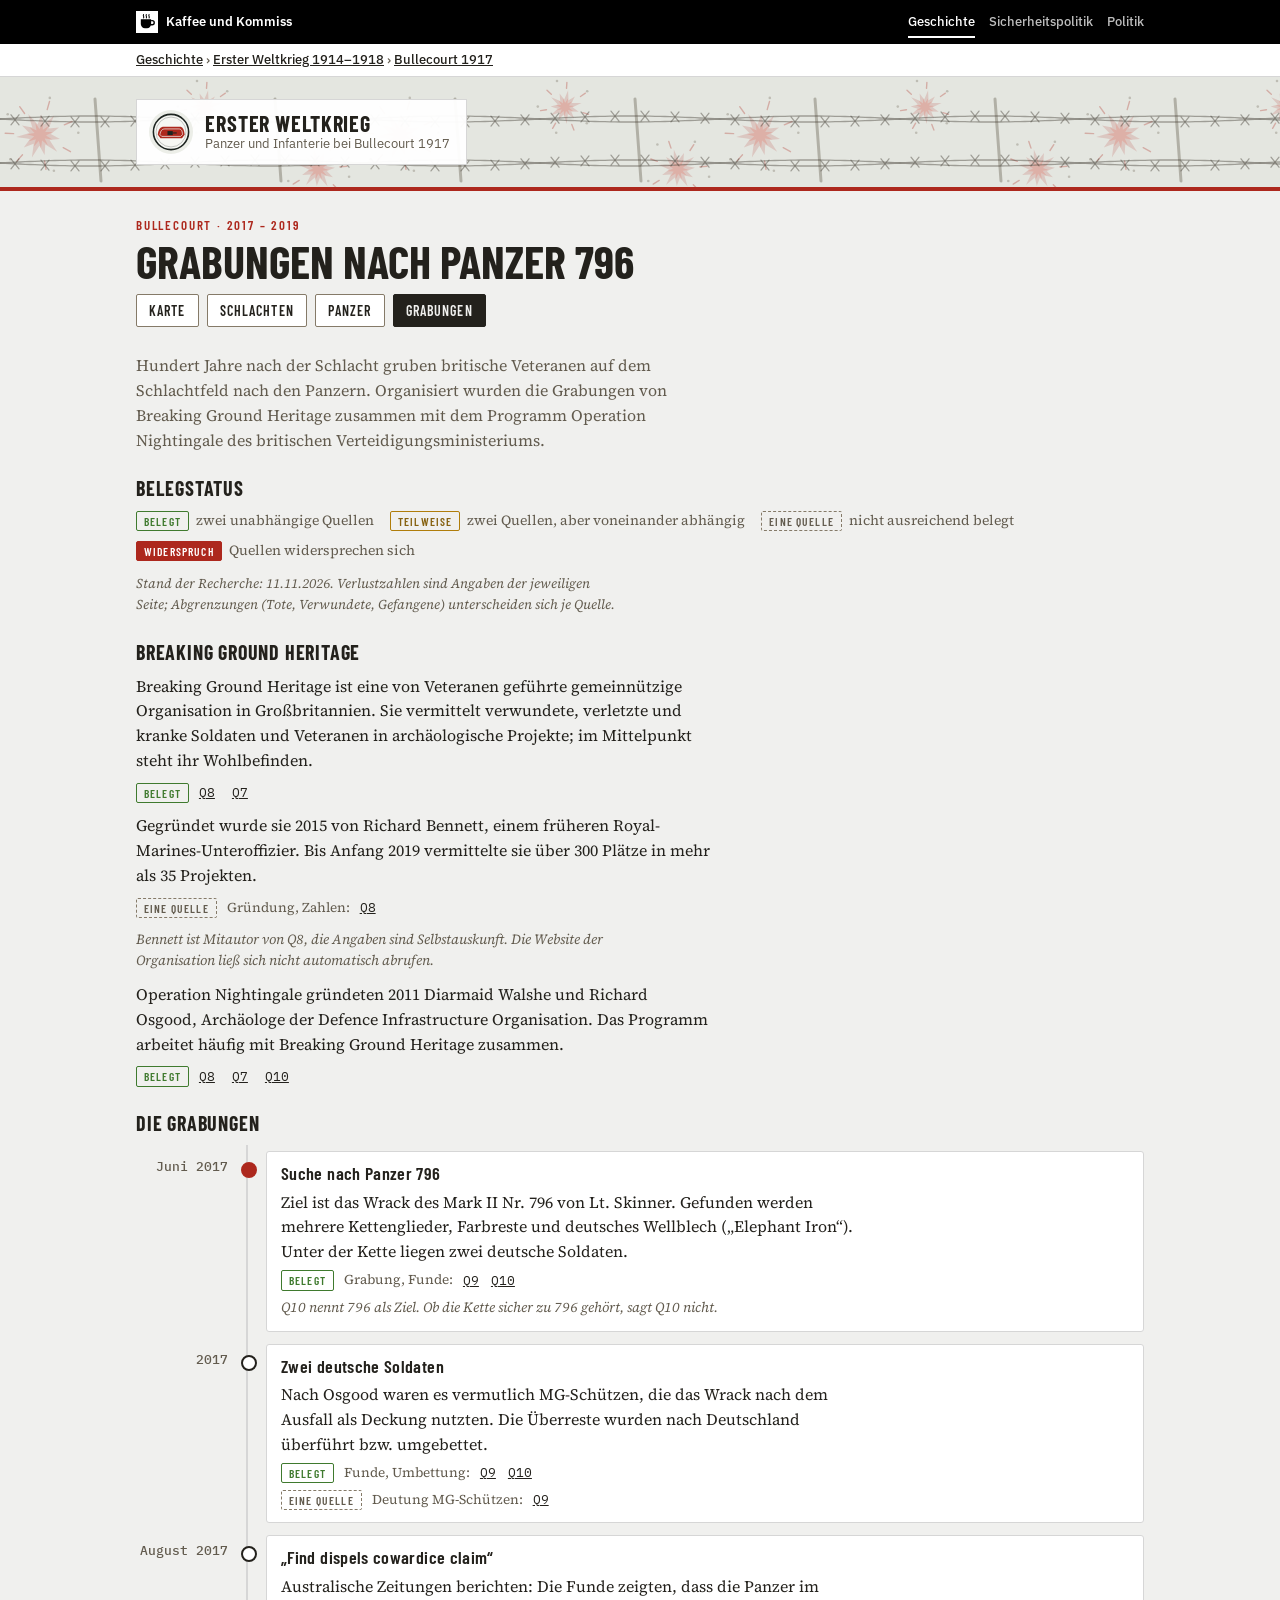
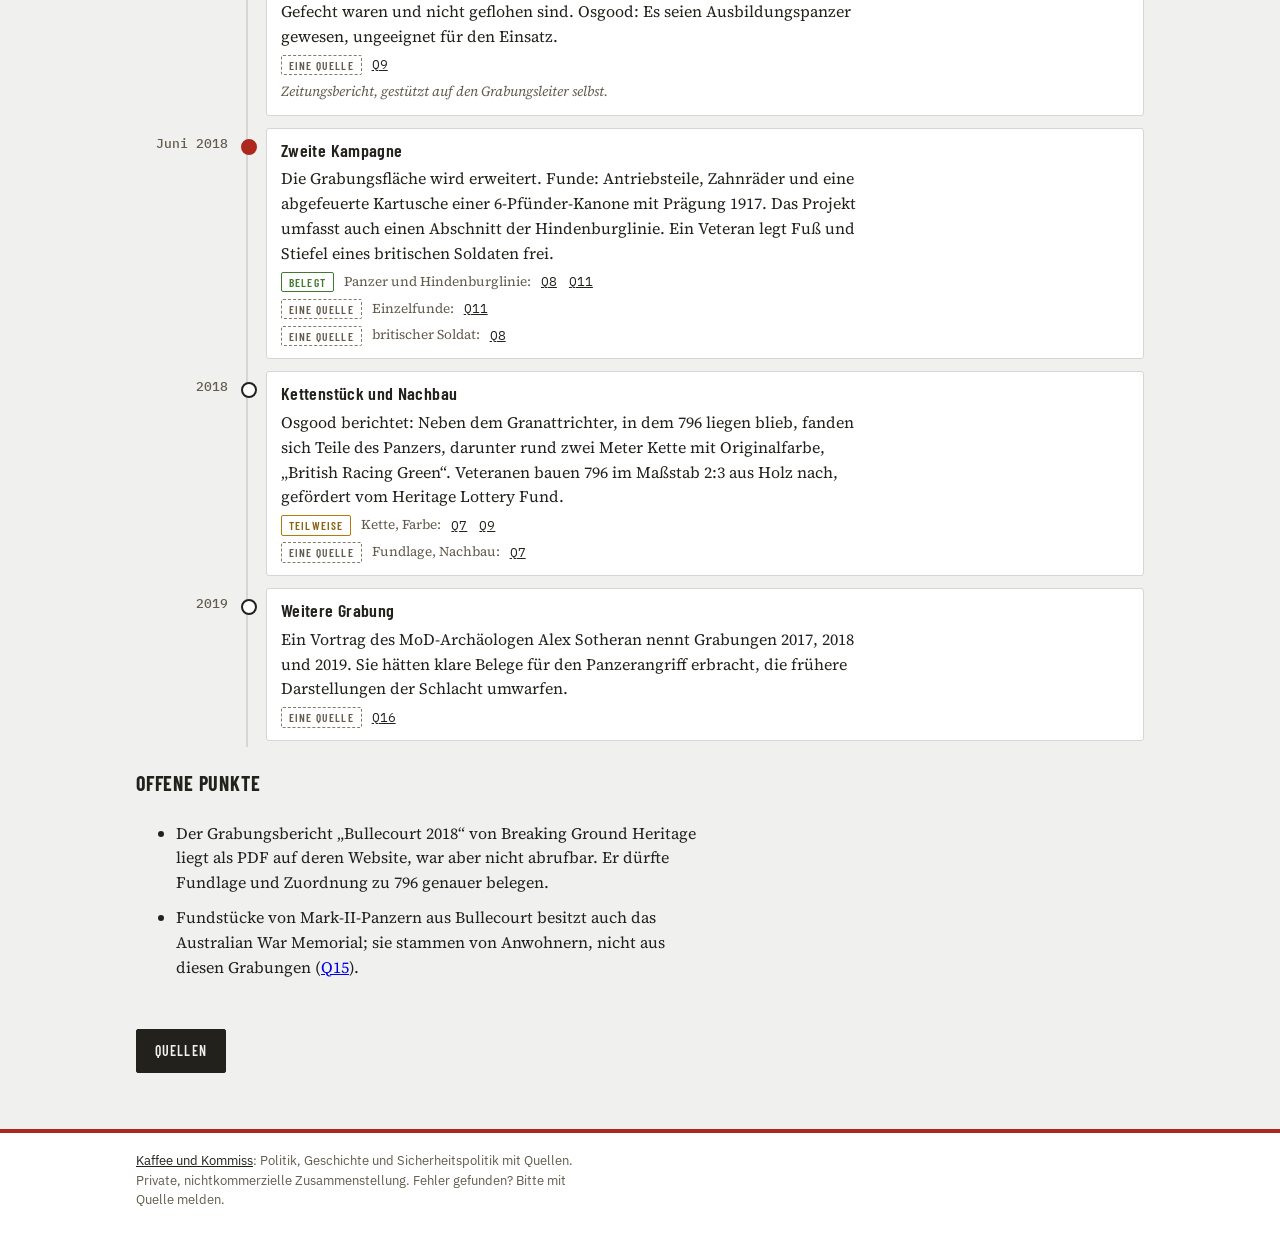
==== grabungen.html @ bada833d "Schild links oben verlinkt auf Themenübersicht Co-Authored-By: Claude Opus 5.5 <noreply@anthropic.co" ====
<!doctype html>
<html lang="de" class="kk-b-gesch">
<head>
<meta charset="utf-8">
<meta name="viewport" content="width=device-width, initial-scale=1, viewport-fit=cover">
<title>Bullecourt 1917: Grabungen</title>
<meta name="description" content="Breaking Ground Heritage und Operation Nightingale: Veteranen graben 2017 bis 2019 bei Bullecourt nach Panzer 796.">
<link rel="canonical" href="https://kaffeeundkommiss.github.io/bullecourt/grabungen.html">
<meta property="og:type" content="website">
<meta property="og:locale" content="de_DE">
<meta property="og:site_name" content="Erster Weltkrieg">
<meta property="og:title" content="Bullecourt 1917: Grabungen">
<meta property="og:description" content="Breaking Ground Heritage und Operation Nightingale: Veteranen graben 2017 bis 2019 bei Bullecourt nach Panzer 796.">
<meta property="og:url" content="https://kaffeeundkommiss.github.io/bullecourt/grabungen.html">
<!-- Vorschau für Linkvorschauen, erzeugt mit werkzeuge/vorschau.js -->
<meta property="og:image" content="https://kaffeeundkommiss.github.io/bullecourt/vorschau/grabungen.jpg?v=b87e075a">
<meta property="og:image:width" content="1200">
<meta property="og:image:height" content="630">
<meta property="og:image:alt" content="Die Grabungen: Erster Weltkrieg">
<meta name="twitter:card" content="summary_large_image">
<meta name="twitter:image" content="https://kaffeeundkommiss.github.io/bullecourt/vorschau/grabungen.jpg?v=b87e075a">
<meta name="theme-color" content="#23211C" media="(prefers-color-scheme: light)">
<meta name="theme-color" content="#12110E" media="(prefers-color-scheme: dark)">
<meta name="apple-mobile-web-app-capable" content="yes">
<meta name="apple-mobile-web-app-title" content="Bullecourt 1917">
<link rel="icon" href="icons/favicon.svg" type="image/svg+xml">
<link rel="apple-touch-icon" sizes="180x180" href="icons/apple-touch-icon.png">
<link rel="manifest" href="manifest.webmanifest">
<link rel="stylesheet" href="site.css">
<link rel="preconnect" href="https://fonts.googleapis.com">
<link rel="preconnect" href="https://fonts.gstatic.com" crossorigin>
<link rel="stylesheet" href="https://fonts.googleapis.com/css2?family=Barlow+Condensed:wght@500;600;700&family=Source+Serif+4:opsz,wght@8..60,400;8..60,600&family=IBM+Plex+Sans:wght@400;500;600;700&family=IBM+Plex+Mono:wght@400;500;600&display=swap">
<link rel="stylesheet" href="basis.css">
<link rel="stylesheet" href="seite.css">
<link rel="stylesheet" href="bereich.css">
</head>
<body>
<div class="kk-leiste"><div class="kk-in">
  <a class="kk-haus" href="https://kaffeeundkommiss.github.io/"><img src="kk-tasse.svg" alt="" width="22" height="22"><span>Kaffee und Kommiss</span></a>
  <nav class="kk-bereiche" aria-label="Bereiche"><a href="https://kaffeeundkommiss.github.io/geschichte/" aria-current="true">Geschichte</a><a href="https://kaffeeundkommiss.github.io/sicherheitspolitik/"><span class="kk-lang">Sicherheitspolitik</span><span class="kk-kurz">Sicherheit</span></a><a href="https://kaffeeundkommiss.github.io/politik/">Politik</a></nav>
</div></div>
<nav class="kk-pfad" aria-label="Pfad"><div class="kk-in"><a href="https://kaffeeundkommiss.github.io/geschichte/">Geschichte</a> › <a href="https://kaffeeundkommiss.github.io/geschichte/erster-weltkrieg/">Erster Weltkrieg 1914–1918</a> › <a href="./">Bullecourt 1917</a></div></nav>
<div class="kk-kopf"><div class="kk-in">
  <a class="kk-schild" href="https://kaffeeundkommiss.github.io/geschichte/erster-weltkrieg/"><img src="icons/favicon.svg" alt="" width="44" height="44"><span><span class="kk-name" style="display:block">Erster Weltkrieg</span><span class="kk-unter" style="display:block">Panzer und Infanterie bei Bullecourt 1917</span></span></a>
</div></div>
<main class="wrap" id="inhalt">
  <header>
    <div class="brand"><div class="brand-text">
      <div class="eyebrow">Bullecourt · 2017 – 2019</div>
      <h1>Grabungen nach Panzer 796</h1>
    </div></div>
    <nav class="pages" aria-label="Seiten">
      <a href="index.html">Karte</a>
      <a href="schlachten.html">Schlachten</a>
      <a href="panzer.html">Panzer</a>
      <a href="grabungen.html" aria-current="page">Grabungen</a>
    </nav>
  </header>
  <section class="sect">
    <p class="lede">Hundert Jahre nach der Schlacht gruben britische Veteranen auf dem Schlachtfeld nach den Panzern. Organisiert wurden die Grabungen von Breaking Ground Heritage zusammen mit dem Programm Operation Nightingale des britischen Verteidigungsministeriums.</p>
  </section>
  <section class="sect" aria-labelledby="stH">
    <h2 id="stH">Belegstatus</h2>
    <ul class="status">
      <li><span class="b ok">belegt</span>zwei unabhängige Quellen</li>
      <li><span class="b part">teilweise</span>zwei Quellen, aber voneinander abhängig</li>
      <li><span class="b one">eine Quelle</span>nicht ausreichend belegt</li>
      <li><span class="b wid">Widerspruch</span>Quellen widersprechen sich</li>
    </ul>
    <p class="note">Stand der Recherche: 11.11.2026. Verlustzahlen sind Angaben der jeweiligen Seite; Abgrenzungen (Tote, Verwundete, Gefangene) unterscheiden sich je Quelle.</p>
  </section>
  <section class="sect" aria-labelledby="bH">
    <h2 id="bH">Breaking Ground Heritage</h2>
    <div class="prose">
      <p>Breaking Ground Heritage ist eine von Veteranen geführte gemeinnützige Organisation in Großbritannien. Sie vermittelt verwundete, verletzte und kranke Soldaten und Veteranen in archäologische Projekte; im Mittelpunkt steht ihr Wohlbefinden.</p>
      <div class="meta"><span class="b ok">belegt</span><a href="quellen.html#q8">Q8</a><a href="quellen.html#q7">Q7</a></div>
      <p>Gegründet wurde sie 2015 von Richard Bennett, einem früheren Royal-Marines-Unteroffizier. Bis Anfang 2019 vermittelte sie über 300 Plätze in mehr als 35 Projekten.</p>
      <div class="meta"><span class="b one">eine Quelle</span>Gründung, Zahlen: <a href="quellen.html#q8">Q8</a></div>
      <p class="why">Bennett ist Mitautor von Q8, die Angaben sind Selbstauskunft. Die Website der Organisation ließ sich nicht automatisch abrufen.</p>
      <p>Operation Nightingale gründeten 2011 Diarmaid Walshe und Richard Osgood, Archäologe der Defence Infrastructure Organisation. Das Programm arbeitet häufig mit Breaking Ground Heritage zusammen.</p>
      <div class="meta"><span class="b ok">belegt</span><a href="quellen.html#q8">Q8</a><a href="quellen.html#q7">Q7</a><a href="quellen.html#q10">Q10</a></div>
    </div>
  </section>
  <section class="sect" aria-labelledby="xH">
    <h2 id="xH">Die Grabungen</h2>
    <ol class="tl">
      <li class="key">
        <div class="t">Juni 2017</div><div class="rail"></div>
        <div class="card">
          <h3>Suche nach Panzer 796</h3>
          <p>Ziel ist das Wrack des Mark II Nr. 796 von Lt. Skinner. Gefunden werden mehrere Kettenglieder, Farbreste und deutsches Wellblech („Elephant Iron“). Unter der Kette liegen zwei deutsche Soldaten.</p>
          <div class="meta"><span class="b ok">belegt</span>Grabung, Funde: <a href="quellen.html#q9">Q9</a><a href="quellen.html#q10">Q10</a></div>
          <p class="why">Q10 nennt 796 als Ziel. Ob die Kette sicher zu 796 gehört, sagt Q10 nicht.</p>
        </div>
      </li>

      <li>
        <div class="t">2017</div><div class="rail"></div>
        <div class="card">
          <h3>Zwei deutsche Soldaten</h3>
          <p>Nach Osgood waren es vermutlich MG-Schützen, die das Wrack nach dem Ausfall als Deckung nutzten. Die Überreste wurden nach Deutschland überführt bzw. umgebettet.</p>
          <div class="meta"><span class="b ok">belegt</span>Funde, Umbettung: <a href="quellen.html#q9">Q9</a><a href="quellen.html#q10">Q10</a></div><div class="meta"><span class="b one">eine Quelle</span>Deutung MG-Schützen: <a href="quellen.html#q9">Q9</a></div>
        </div>
      </li>

      <li>
        <div class="t">August 2017</div><div class="rail"></div>
        <div class="card">
          <h3>„Find dispels cowardice claim“</h3>
          <p>Australische Zeitungen berichten: Die Funde zeigten, dass die Panzer im Gefecht waren und nicht geflohen sind. Osgood: Es seien Ausbildungspanzer gewesen, ungeeignet für den Einsatz.</p>
          <div class="meta"><span class="b one">eine Quelle</span><a href="quellen.html#q9">Q9</a></div>
          <p class="why">Zeitungsbericht, gestützt auf den Grabungsleiter selbst.</p>
        </div>
      </li>

      <li class="key">
        <div class="t">Juni 2018</div><div class="rail"></div>
        <div class="card">
          <h3>Zweite Kampagne</h3>
          <p>Die Grabungsfläche wird erweitert. Funde: Antriebsteile, Zahnräder und eine abgefeuerte Kartusche einer 6-Pfünder-Kanone mit Prägung 1917. Das Projekt umfasst auch einen Abschnitt der Hindenburglinie. Ein Veteran legt Fuß und Stiefel eines britischen Soldaten frei.</p>
          <div class="meta"><span class="b ok">belegt</span>Panzer und Hindenburglinie: <a href="quellen.html#q8">Q8</a><a href="quellen.html#q11">Q11</a></div><div class="meta"><span class="b one">eine Quelle</span>Einzelfunde: <a href="quellen.html#q11">Q11</a></div><div class="meta"><span class="b one">eine Quelle</span>britischer Soldat: <a href="quellen.html#q8">Q8</a></div>
        </div>
      </li>

      <li>
        <div class="t">2018</div><div class="rail"></div>
        <div class="card">
          <h3>Kettenstück und Nachbau</h3>
          <p>Osgood berichtet: Neben dem Granattrichter, in dem 796 liegen blieb, fanden sich Teile des Panzers, darunter rund zwei Meter Kette mit Originalfarbe, „British Racing Green“. Veteranen bauen 796 im Maßstab 2:3 aus Holz nach, gefördert vom Heritage Lottery Fund.</p>
          <div class="meta"><span class="b part">teilweise</span>Kette, Farbe: <a href="quellen.html#q7">Q7</a><a href="quellen.html#q9">Q9</a></div><div class="meta"><span class="b one">eine Quelle</span>Fundlage, Nachbau: <a href="quellen.html#q7">Q7</a></div>
        </div>
      </li>

      <li>
        <div class="t">2019</div><div class="rail"></div>
        <div class="card">
          <h3>Weitere Grabung</h3>
          <p>Ein Vortrag des MoD-Archäologen Alex Sotheran nennt Grabungen 2017, 2018 und 2019. Sie hätten klare Belege für den Panzerangriff erbracht, die frühere Darstellungen der Schlacht umwarfen.</p>
          <div class="meta"><span class="b one">eine Quelle</span><a href="quellen.html#q16">Q16</a></div>
        </div>
      </li>

    </ol>
  </section>
  <section class="sect" aria-labelledby="oH">
    <h2 id="oH">Offene Punkte</h2>
    <ul class="prose">
      <li>Der Grabungsbericht „Bullecourt 2018“ von Breaking Ground Heritage liegt als PDF auf deren Website, war aber nicht abrufbar. Er dürfte Fundlage und Zuordnung zu 796 genauer belegen.</li>
      <li>Fundstücke von Mark-II-Panzern aus Bullecourt besitzt auch das Australian War Memorial; sie stammen von Anwohnern, nicht aus diesen Grabungen (<a href="quellen.html#q15">Q15</a>).</li>
    </ul>
  </section>

  <p class="qnav"><a class="qbtn" href="quellen.html">Quellen</a></p>
</main>
<footer class="kk-fuss"><div class="kk-in">
  <p><a href="https://kaffeeundkommiss.github.io/">Kaffee und Kommiss</a>: Politik, Geschichte und Sicherheitspolitik mit Quellen. Private, nichtkommerzielle Zusammenstellung. Fehler gefunden? Bitte mit Quelle melden.</p>
</div></footer>
</body>
</html>
---- site.css ----
/* Gemeinsame Bausteine aller Seiten: Begriffserklärungen, Kontextzeile, einklappbare Belege.
   Nutzt die Farb- und Schrift-Variablen der jeweiligen Seite (--ink, --muted, --panel, --rule, --border, --red, --f-*). */

/* Antippbare Begriffe */
button.gl { all: unset; cursor: help; color: inherit; font: inherit; text-decoration: underline dotted; text-decoration-thickness: 1.5px;
  text-underline-offset: 3px; text-decoration-color: var(--muted); border-radius: 2px }
button.gl:hover { text-decoration-color: var(--red) }
button.gl:focus-visible { outline: 2px solid var(--red); outline-offset: 2px }
button.gl[aria-expanded="true"] { background: var(--red-soft, rgba(173,40,29,.14)) }
.glpop { position: absolute; z-index: 50; max-width: min(340px, calc(100vw - 32px)); background: var(--panel); color: var(--ink);
  border: 1px solid var(--border); border-left: 4px solid var(--red); border-radius: 3px; padding: 10px 12px 10px;
  box-shadow: 0 6px 22px rgba(0,0,0,.18); font: 400 15px/1.45 var(--f-body); display: grid; gap: 6px }
.glpop b { font: 700 16px/1.15 var(--f-display); letter-spacing: .03em; text-transform: uppercase }
.glpop p { margin: 0 }
.glpop .glmore { font-size: 13.5px; color: var(--muted) } .glpop .glmore a { color: var(--ink) }
.glpop .glx { all: unset; position: absolute; right: 6px; top: 4px; width: 28px; height: 28px; text-align: center; line-height: 28px; cursor: pointer; color: var(--muted); font-size: 18px }
.glpop .glx:focus-visible { outline: 2px solid var(--red) }

/* Kontextzeile unter der Navigation (Seiten ohne Einführungskasten) */
.ctx { margin: 0; font-size: 14px; color: var(--muted) }
.ctx a { color: var(--ink) }

/* Einklappbare Belege in Ablaufkarten und Zahlenkästen */
details.belege { margin-top: 2px }
details.belege > summary { list-style: none; cursor: pointer; display: flex; flex-wrap: wrap; align-items: center; gap: 6px; min-height: 32px;
  font: 600 12.5px/1 var(--f-display); letter-spacing: .08em; text-transform: uppercase; color: var(--muted) }
details.belege > summary::-webkit-details-marker { display: none }
details.belege > summary::before { content: "▸"; font-size: 12px; width: 10px; transition: transform .15s }
details.belege[open] > summary::before { transform: rotate(90deg) }
details.belege > summary .b { font-size: 10.5px; padding: 3px 5px 2px }
details.belege > summary:hover { color: var(--ink) }
details.belege > summary:focus-visible { outline: 2px solid var(--red); outline-offset: 2px }
details.belege > .belin { display: grid; gap: 6px; padding: 6px 0 2px 16px; border-left: 2px solid var(--rule); margin-top: 4px }
.beltoggle { all: unset; cursor: pointer; justify-self: start; font: 600 13px/1 var(--f-display); letter-spacing: .08em; text-transform: uppercase;
  border: 1px solid var(--border); border-radius: 2px; padding: 9px 11px 8px; background: var(--panel); color: var(--ink) }
.beltoggle:focus-visible { outline: 2px solid var(--red); outline-offset: 2px }
.belhead { display: flex; flex-wrap: wrap; align-items: center; justify-content: space-between; gap: 10px }

/* Legende des Belegstatus als aufklappbare Zeile */
details.statuslegend > summary { list-style: none; cursor: pointer; font: 600 14px/1.2 var(--f-display); letter-spacing: .06em; text-transform: uppercase; color: var(--ink); min-height: 32px; display: flex; align-items: center; gap: 8px }
details.statuslegend > summary::-webkit-details-marker { display: none }
details.statuslegend > summary::before { content: "▸"; font-size: 12px; width: 10px; transition: transform .15s }
details.statuslegend[open] > summary::before { transform: rotate(90deg) }
details.statuslegend > summary:focus-visible { outline: 2px solid var(--red); outline-offset: 2px }
details.statuslegend[open] > summary { margin-bottom: 10px }
details.statuslegend > *:not(summary) + * { margin-top: 10px }

/* Schaltfläche „Quellen“ am Seitenende und Rückweg auf den Quellenseiten */
.qnav { margin: 8px 0 0 }
a.qbtn { display: inline-flex; align-items: center; min-height: 44px; box-sizing: border-box; padding: 0 18px;
  font: 600 14px/1 var(--f-display); letter-spacing: .08em; text-transform: uppercase; text-decoration: none;
  color: var(--paper, #fff); background: var(--ink); border: 1px solid var(--ink); border-radius: 2px }
a.qbtn:hover { background: var(--red); border-color: var(--red) }
a.qbtn:focus-visible { outline: 2px solid var(--red); outline-offset: 2px }
/* Quellenseiten: aktueller Bereich in der Navigation */
nav.pages a[aria-current="true"] { background: var(--ink); color: var(--paper); border-color: var(--ink) }
nav.sub a[aria-current="true"] { color: var(--ink); border-bottom-color: var(--red) }
header .lede a { color: var(--ink) }

/* Ereignisseiten: Porträtfoto rechts neben Überschrift und Einleitung, auf schmalen Bildschirmen darunter */
.evintro { display: grid; grid-template-columns: minmax(0, 1fr) 200px; gap: 10px 28px; align-items: start }
.evintro > .evtext { display: grid; gap: 10px; min-width: 0 }
figure.evfoto { margin: 8px 0 0; display: grid; gap: 6px }
figure.evfoto img { display: block; width: 100%; height: auto; border: 1px solid var(--rule); border-radius: 2px; background: var(--panel) }
figure.evfoto figcaption { font-size: 13px; line-height: 1.4; color: var(--muted) }
figure.evfoto figcaption a { color: var(--ink) }
@media (max-width: 720px) {
  .evintro { grid-template-columns: minmax(0, 1fr) }
  figure.evfoto { margin-top: 4px; max-width: 180px }
}
---- basis.css ----
/* Kaffee und Kommiss: gemeinsames Grundsystem aller Bereiche (Variante B, 08.11.2026).
   Original im Repo kaffeeundkommiss/kaffeeundkommiss.github.io, Kopien in den Bereichs-Repos bitte gleich halten.
   Jeder Bereich setzt nur --kk-akzent, --kk-akzent-hell, --kk-kopf, --kk-muster und --kk-markierung. */
:root{
  --kk-grund:#F3F0E8; --kk-papier:#FFFDF8; --kk-tinte:#23211C; --kk-grau:#625B4E; --kk-linie:#DAD2C2;
  --kk-schild:rgba(255,253,248,.95); --kk-dimm:transparent;
  --kk-leiste:#000000; --kk-leiste-ink:#FFFFFF; --kk-leiste-mute:#BDBDBD;
  --kk-titel:"Barlow Condensed","Arial Narrow",system-ui,sans-serif;
  --kk-text:"IBM Plex Sans",system-ui,-apple-system,"Segoe UI",sans-serif;
  --kk-mono:"IBM Plex Mono",ui-monospace,"SF Mono",Menlo,monospace;
  --kk-max:960px;
  --kk-akzent:#2C281F; --kk-akzent-hell:#EEE6D6; --kk-kopf:#E9E2D3; --kk-muster:none; --kk-markierung:#CBB18C;
}
@media (prefers-color-scheme: dark){
  :root:not([data-theme="light"]){
    --kk-grund:#1D1B16; --kk-papier:#26231C; --kk-tinte:#ECE5D6; --kk-grau:#B3A891; --kk-linie:#3B362B;
    --kk-schild:rgba(38,35,28,.95); --kk-dimm:rgba(20,18,14,.5); --kk-leiste:#000000;
    --kk-akzent:#CBB18C; --kk-akzent-hell:#3A3427; --kk-kopf:#2E2A22;
  }
}
:root[data-theme="dark"]{
  --kk-grund:#1D1B16; --kk-papier:#26231C; --kk-tinte:#ECE5D6; --kk-grau:#B3A891; --kk-linie:#3B362B;
  --kk-schild:rgba(38,35,28,.95); --kk-dimm:rgba(20,18,14,.5); --kk-leiste:#000000;
  --kk-akzent:#CBB18C; --kk-akzent-hell:#3A3427; --kk-kopf:#2E2A22;
}

/* Leiste ganz oben: Rückweg zur Startseite und Wechsel zwischen den Bereichen.
   Seit 10.11.2026 auf allen Seiten fest Schwarz-Weiß (schwarze Tasse auf Weiß), unabhängig von Bereich und Modus. */
.kk-leiste{background:#000;color:#fff;font:500 13px/1.2 var(--kk-text)}
.kk-leiste .kk-in{max-width:var(--kk-max);margin:0 auto;padding:6px max(16px,env(safe-area-inset-right,0px)) 6px max(16px,env(safe-area-inset-left,0px));
  display:flex;align-items:center;justify-content:space-between;gap:12px}
.kk-haus{display:inline-flex;align-items:center;gap:8px;color:inherit;text-decoration:none;font-weight:600;white-space:nowrap;min-height:32px}
.kk-haus img{width:22px;height:22px;flex:none}
.kk-bereiche{display:flex;gap:14px}
.kk-bereiche a{color:#BDBDBD;text-decoration:none;white-space:nowrap;padding:8px 0 6px;border-bottom:2px solid transparent}
.kk-bereiche a:hover{color:#fff}
.kk-bereiche a[aria-current]{color:#fff;border-bottom-color:#fff}
.kk-leiste a:focus-visible{outline:2px solid #fff;outline-offset:2px}
.kk-kurz{display:none}
@media (max-width:520px){ .kk-lang{display:none} .kk-kurz{display:inline} .kk-bereiche{gap:12px} }
@media (max-width:360px){ .kk-haus span{display:none} }

/* Kopfband mit Bereichsmuster und Schild */
.kk-kopf{background:linear-gradient(var(--kk-dimm),var(--kk-dimm)),var(--kk-muster),var(--kk-kopf);border-bottom:4px solid var(--kk-akzent)}
.kk-schild{display:inline-flex;align-items:center;gap:12px;background:var(--kk-schild);padding:10px 16px 10px 12px;border:1px solid var(--kk-linie);color:var(--kk-tinte);text-decoration:none}
.kk-name{font:700 22px/1.05 var(--kk-titel);text-transform:uppercase;letter-spacing:.04em}
.kk-unter{font:400 13px/1.35 var(--kk-text);color:var(--kk-grau)}

/* Fuß */
.kk-fuss{border-top:4px solid var(--kk-akzent);background:var(--kk-papier);color:var(--kk-grau);font:400 13px/1.5 var(--kk-text)}
.kk-fuss .kk-in{max-width:var(--kk-max);margin:0 auto;padding:14px 16px 28px}
.kk-fuss p{margin:4px 0}
.kk-fuss a{color:var(--kk-tinte)}

/* Bereiche: Akzentfarbe, Kopfmuster, Markierung in der Leiste. Klasse am <html>-Element. */
.kk-b-gesch{--kk-akzent:#AD281D;--kk-akzent-hell:#F3DEDA;--kk-kopf:#E4E6E0;--kk-markierung:#E4533F;--kk-muster:url("data:image/svg+xml,%3Csvg xmlns='http://www.w3.org/2000/svg' width='48' height='48'%3E%3Cpath d='M0 .5H48M.5 0V48' stroke='%23AD281D' stroke-opacity='.25'/%3E%3Cpath d='M0 24.5H48M24.5 0V48' stroke='%23787060' stroke-opacity='.14'/%3E%3C/svg%3E")}
.kk-b-sipo{--kk-akzent:#4C5233;--kk-akzent-hell:#E4E5D6;--kk-kopf:#CBB18C;--kk-markierung:#A4AE7A;--kk-muster:url("tarn.svg")}
.kk-b-poli{--kk-akzent:#1E4FD8;--kk-akzent-hell:#E3EAFB;--kk-kopf:#ECEEF3;--kk-markierung:#7C9BF0;--kk-muster:url("data:image/svg+xml,%3Csvg xmlns='http://www.w3.org/2000/svg' width='120' height='40'%3E%3Crect y='6' width='78' height='6' fill='%231E4FD8' fill-opacity='.24'/%3E%3Crect y='22' width='54' height='6' fill='%23787060' fill-opacity='.2'/%3E%3Cpath d='M66.5 0V40' stroke='%23C8322B' stroke-opacity='.5' stroke-dasharray='3 3'/%3E%3C/svg%3E")}
@media (prefers-color-scheme: dark){
  :root.kk-b-gesch:not([data-theme="light"]),:root:not([data-theme="light"]) .kk-b-gesch{--kk-akzent:#E4533F;--kk-akzent-hell:#3D2420;--kk-kopf:#24221D;--kk-markierung:#E4533F}
  :root.kk-b-sipo:not([data-theme="light"]),:root:not([data-theme="light"]) .kk-b-sipo{--kk-akzent:#A4AE7A;--kk-akzent-hell:#2F3324;--kk-kopf:#CBB18C;--kk-markierung:#A4AE7A}
  :root.kk-b-poli:not([data-theme="light"]),:root:not([data-theme="light"]) .kk-b-poli{--kk-akzent:#7C9BF0;--kk-akzent-hell:#1F2740;--kk-kopf:#22242A;--kk-markierung:#7C9BF0}
}
:root[data-theme="dark"].kk-b-gesch,:root[data-theme="dark"] .kk-b-gesch{--kk-akzent:#E4533F;--kk-akzent-hell:#3D2420;--kk-kopf:#24221D;--kk-markierung:#E4533F}
:root[data-theme="dark"].kk-b-sipo,:root[data-theme="dark"] .kk-b-sipo{--kk-akzent:#A4AE7A;--kk-akzent-hell:#2F3324;--kk-kopf:#CBB18C;--kk-markierung:#A4AE7A}
:root[data-theme="dark"].kk-b-poli,:root[data-theme="dark"] .kk-b-poli{--kk-akzent:#7C9BF0;--kk-akzent-hell:#1F2740;--kk-kopf:#22242A;--kk-markierung:#7C9BF0}

/* Lesefluss: Zeilenlänge für Fließtext begrenzen. 36em ergibt etwa 70–75 Zeichen je Zeile (Startwert).
   :where() hat keine Spezifität, seiteneigene max-width-Regeln gehen daher immer vor. */
:where(p,dd){max-width:36em}
:where(.srcs,.srclist)>li{max-width:40em}
/* Kurze Übergänge für Links und Schaltflächen, abgeschaltet bei „Bewegung reduzieren“ */
:where(a,button,summary){transition:color .15s ease,background-color .15s ease,border-color .15s ease,text-decoration-color .15s ease,opacity .15s ease}
@media (prefers-reduced-motion:reduce){:where(a,button,summary){transition:none}}

/* Pfad zur Themenübersicht unter der Leiste */
.kk-pfad{background:var(--kk-papier);border-bottom:1px solid var(--kk-linie);font:500 13px/1.4 var(--kk-text);color:var(--kk-grau)}
.kk-pfad .kk-in{max-width:var(--kk-max);margin:0 auto;padding:7px max(16px,env(safe-area-inset-right,0px)) 7px max(16px,env(safe-area-inset-left,0px))}
.kk-pfad a{color:var(--kk-tinte)}
.kk-pfad [aria-current]{color:var(--kk-grau)}
---- seite.css ----
/* Layout: Kopf wie auf den anderen Seiten, darunter Zahlen, Zeitleiste, Deutungen, Quellen */
:root {
  --paper: #eceee8; --panel: #f6f7f3; --ink: #1d2420; --muted: #5d6861; --rule: #c3c9c1; --border: #6f7a72;
  --j2: #6b6f6c; --j4: #2a5d91; --j6: #3f7a2e; --j10: #b07d0a; --j11: #7a3d8f; --ally: #4f6d7a; --red: #ad281d; --red-soft: rgba(173,40,29,.12);
  --f-display: "Barlow Condensed", "Arial Narrow", system-ui, sans-serif;
  --f-body: "Source Serif 4", Georgia, "Times New Roman", serif;
  --f-mono: "IBM Plex Mono", ui-monospace, Menlo, Consolas, monospace;
  color-scheme: light; padding-top: env(safe-area-inset-top, 0px); padding-bottom: env(safe-area-inset-bottom, 0px);
}
@media (prefers-color-scheme: dark) { :root:not([data-theme="light"]) {
  --paper: #121614; --panel: #181d1a; --ink: #e2e6e1; --muted: #98a39b; --rule: #313a35; --border: #7d8a82;
  --j2: #a4aaa6; --j4: #6fa3e0; --j6: #7dbb5f; --j10: #e0b33c; --j11: #c08ad6; --ally: #8fb3c4; --red: #e4533f; --red-soft: rgba(228,83,63,.16);
  color-scheme: dark } }
:root[data-theme="dark"] {
  --paper: #121614; --panel: #181d1a; --ink: #e2e6e1; --muted: #98a39b; --rule: #313a35; --border: #7d8a82;
  --j2: #a4aaa6; --j4: #6fa3e0; --j6: #7dbb5f; --j10: #e0b33c; --j11: #c08ad6; --ally: #8fb3c4; --red: #e4533f; --red-soft: rgba(228,83,63,.16);
  color-scheme: dark }

* { box-sizing: border-box }
body { margin: 0; background: var(--paper); color: var(--ink); font: 400 16px/1.55 var(--f-body) }
[hidden] { display: none !important }
.wrap { max-width: 1040px; margin: 0 auto; padding-block: 28px 56px;
  padding-left: max(16px, env(safe-area-inset-left, 0px)); padding-right: max(16px, env(safe-area-inset-right, 0px));
  display: grid; grid-template-columns: minmax(0, 1fr); gap: 26px }
.wrap > * { min-width: 0 }
header { display: grid; gap: 10px }
.brand { display: flex; align-items: center; gap: 16px }
.brand-text { display: grid; gap: 6px; min-width: 0 }
.logo { width: 76px; height: 76px; flex: none }
.logo-ring { fill: var(--panel); stroke: var(--ink); stroke-width: 3 }
.logo-inner { fill: none; stroke: var(--ink); stroke-width: 1; opacity: .5 }
.logo-plane { fill: var(--red) }
.logo-text { fill: var(--ink); font: 700 12.5px var(--f-display); letter-spacing: .16em }
.eyebrow { font: 600 13px/1 var(--f-display); letter-spacing: .14em; text-transform: uppercase; color: var(--red) }
h1 { font: 700 clamp(28px, 5vw, 46px)/1 var(--f-display); margin: 0; text-transform: uppercase; text-wrap: balance }
.lede { margin: 0; max-width: 68ch; color: var(--muted) }
.evhead { display: grid; gap: 6px; margin-top: 8px }
.evhead h2.evtitle { font: 700 clamp(26px, 4vw, 36px)/1.05 var(--f-display); text-transform: uppercase; letter-spacing: .01em; margin: 0; text-wrap: balance }
nav.pages { display: flex; gap: 8px; flex-wrap: wrap }
nav.pages a { font: 600 14px/1 var(--f-display); letter-spacing: .08em; text-transform: uppercase; color: var(--ink); text-decoration: none;
  border: 1px solid var(--border); border-radius: 2px; padding: 9px 12px 8px; background: var(--panel) }
nav.pages a[aria-current="page"] { background: var(--ink); color: var(--paper); border-color: var(--ink) }
nav.pages a[aria-current="true"] { background: var(--ink); color: var(--paper); border-color: var(--ink) }
nav.sub { display: flex; gap: 20px; border-bottom: 1px solid var(--rule); overflow-x: auto; scrollbar-width: none; margin-top: -2px }
nav.sub::-webkit-scrollbar { display: none }
nav.sub a { font: 600 13px/1 var(--f-display); letter-spacing: .08em; text-transform: uppercase; color: var(--muted); text-decoration: none;
  white-space: nowrap; padding: 8px 0 9px; border-bottom: 3px solid transparent; margin-bottom: -1px }
nav.sub a:hover { color: var(--ink) }
nav.sub a[aria-current="page"] { color: var(--ink); border-bottom-color: var(--red) }
nav.sub a:focus-visible { outline: 2px solid var(--red); outline-offset: 2px }
nav.pages a:focus-visible, button:focus-visible, summary:focus-visible { outline: 2px solid var(--red); outline-offset: 2px }
@media (max-width: 560px) { .logo { width: 56px; height: 56px } .brand { gap: 12px } }

h2 { font: 700 20px/1 var(--f-display); text-transform: uppercase; letter-spacing: .04em; margin: 0 }
.sect { display: grid; gap: 12px }
.hint { font-size: 14px; color: var(--muted); margin: 0 }


/* Zeitleiste */
.status { display: flex; flex-wrap: wrap; gap: 8px 16px; font-size: 14px; color: var(--muted); margin: 0; padding: 0; list-style: none }
.status li { display: inline-flex; align-items: center; gap: 7px }
.b { display: inline-block; font: 600 11.5px/1 var(--f-display); letter-spacing: .1em; text-transform: uppercase; padding: 4px 7px 3px; border-radius: 2px; border: 1px solid; white-space: nowrap }
.b.ok { color: var(--j6); border-color: var(--j6) }
.b.part { color: color-mix(in srgb, var(--j10) 70%, var(--ink)); border-color: var(--j10) }
.b.one { color: var(--muted); border-color: var(--border); border-style: dashed }
.b.wid { color: var(--panel); background: var(--red); border-color: var(--red) }
.day { margin: 6px 0 0; font: 600 14px/1 var(--f-display); letter-spacing: .12em; text-transform: uppercase; color: var(--muted) }
ol.tl { list-style: none; margin: 0; padding: 0; display: grid; gap: 0 }
ol.tl > li { display: grid; grid-template-columns: 92px 14px minmax(0, 1fr); gap: 0 12px }
.t { font: 500 13px/1.3 var(--f-mono); color: var(--muted); padding-top: 14px; text-align: right }
.rail { position: relative }
.rail::before { content: ""; position: absolute; left: 6px; top: 0; bottom: 0; width: 2px; background: var(--rule) }
.rail::after { content: ""; position: absolute; left: 1px; top: 17px; width: 12px; height: 12px; border-radius: 50%; background: var(--panel); border: 2px solid var(--ink) }
ol.tl > li.key .rail::after { background: var(--red); border-color: var(--red) }
.card { background: var(--panel); border: 1px solid var(--rule); border-radius: 3px; padding: 11px 14px 12px; margin: 6px 0; display: grid; gap: 6px }
.card h3 { font: 600 18px/1.15 var(--f-display); margin: 0; letter-spacing: .02em }
.card p { margin: 0 }
.meta { display: flex; flex-wrap: wrap; align-items: center; gap: 6px 10px; font-size: 13.5px; color: var(--muted) }
.meta a, .src a { color: var(--ink); font-family: var(--f-mono); font-size: 12.5px }
.why { font-size: 14px; color: var(--muted); font-style: italic }
@media (max-width: 560px) {
  ol.tl > li { grid-template-columns: 14px minmax(0, 1fr); gap: 0 10px }
  .t { grid-column: 2; text-align: left; padding-top: 10px }
  .rail { grid-row: 1 / span 2; grid-column: 1 }
  .card { grid-column: 2 }
}

/* Thesen */
.theses { display: grid; grid-template-columns: repeat(auto-fill, minmax(260px, 1fr)); gap: 10px }
.th { background: var(--panel); border: 1px solid var(--rule); border-top: 3px solid var(--border); border-radius: 3px; padding: 12px 14px; display: grid; gap: 8px; align-content: start }
.th.lead { border-top-color: var(--red) }
.th h3 { font: 600 18px/1.15 var(--f-display); margin: 0 }
.th .who2 { font-size: 13.5px; color: var(--muted); margin: 0 }
.th dl { margin: 0; display: grid; gap: 6px; font-size: 14.5px }
.th dt { font: 600 12px/1 var(--f-display); letter-spacing: .12em; text-transform: uppercase; color: var(--muted) }
.th dd { margin: 0 }

/* Widersprüche, Quellen */
.tbl { width: 100%; border-collapse: collapse; font-size: 14.5px }
.tbl th, .tbl td { text-align: left; vertical-align: top; padding: 8px 10px; border-bottom: 1px solid var(--rule) }
.tbl th { font: 600 12.5px/1.2 var(--f-display); letter-spacing: .1em; text-transform: uppercase; color: var(--muted) }
.tblwrap { overflow-x: auto; -webkit-overflow-scrolling: touch }
ol.srcs { margin: 0; padding: 0; list-style: none; display: grid; gap: 8px; font-size: 14.5px }
ol.srcs li { display: grid; grid-template-columns: 40px minmax(0, 1fr); gap: 10px }
ol.srcs .id { font: 500 13px/1.5 var(--f-mono); color: var(--red) }
ol.srcs .dep { color: var(--muted); font-size: 13.5px }
ol.srcs a { color: var(--ink); overflow-wrap: anywhere }
ol.srcs li:target { background: var(--red-soft); outline: 6px solid var(--red-soft) }
.note { font-size: 13.5px; color: var(--muted); font-style: italic; margin: 0 }
.hint a, .note a, .why a, .th dd a, .meta span a { color: var(--ink) }

/* Zahlen */
.stats { display: grid; grid-template-columns: repeat(auto-fill, minmax(220px, 1fr)); gap: 10px }
.stat { background: var(--panel); border: 1px solid var(--rule); border-left: 4px solid var(--ally); border-radius: 3px; padding: 12px 14px; display: grid; gap: 6px; align-content: start }
.stat.red { border-left-color: var(--red) }
.stat .num { font: 700 40px/1 var(--f-display); letter-spacing: .01em }
.stat .lbl { font-size: 14.5px; line-height: 1.35 }
.stat .why { font-size: 13.5px }

/* Bullecourt: Panzertabelle, Kurzfakten, Kopfband */
.kk-kopf { --kk-muster: url("stacheldraht.svg") }
.tbl td.num { font-family: var(--f-mono); font-size: 13px; white-space: nowrap }
.tbl td .b { margin: 2px 0 }
.tbl tr.lost td:first-child { box-shadow: inset 3px 0 0 var(--red) }
.tbl tr.back td:first-child { box-shadow: inset 3px 0 0 var(--j6) }
.prose { display: grid; gap: 10px; max-width: 72ch }
.prose p { margin: 0 }
.meta a { margin-right: 2px }
.lede a { color: var(--ink) }
@media (max-width: 560px) { .tbl { font-size: 14px } .tbl th, .tbl td { padding: 7px 6px } }

/* Panzerfoto quer neben dem Text */
@media (min-width: 721px) { .evintro:has(.pzfoto) { grid-template-columns: minmax(0, 1fr) minmax(240px, 360px) } }
@media (max-width: 720px) { figure.evfoto.pzfoto { max-width: 100% } }

/* Karte */
.ksteps { display: flex; flex-wrap: wrap; gap: 6px }
.ksteps button { font: 500 13px/1.25 "IBM Plex Sans", system-ui, sans-serif; text-align: left; display: grid; gap: 2px; padding: 7px 10px; border: 1px solid var(--rule); border-radius: 3px; background: var(--panel); color: var(--ink); cursor: pointer }
.ksteps button .d { font: 500 11.5px/1.2 var(--f-mono); color: var(--muted) }
.ksteps button[aria-pressed="true"] { background: var(--ink); color: var(--paper); border-color: var(--ink) }
.ksteps button[aria-pressed="true"] .d, .ksteps button[aria-pressed="true"] .t { color: var(--paper) }
.ksteps button .t { font-weight: 600 }
.kwrap { display: grid; grid-template-columns: minmax(0, 1fr) 320px; gap: 14px 22px; align-items: start; margin-top: 12px }
.kfig { margin: 0; display: grid; gap: 8px; min-width: 0 }
.kpanel { display: grid; gap: 10px; position: sticky; top: 12px }
.ktext { display: grid; gap: 8px; background: var(--panel); border: 1px solid var(--rule); border-left: 4px solid var(--ally); border-radius: 3px; padding: 12px 14px }
.ktext[hidden] { display: none }
.ktext h3 { margin: 0; font: 600 20px/1.15 var(--f-display); display: grid; gap: 3px }
.ktext h3 .d { font: 500 12px/1.2 var(--f-mono); color: var(--muted); letter-spacing: .02em }
.ktext p { margin: 0; font-size: 15px; line-height: 1.45 }
.ksek { border-left-color: var(--red) }
.pzl { margin: 0; padding: 0; list-style: none; display: grid; gap: 6px; font-size: 14.5px; line-height: 1.35 }
.pzl li { padding-left: 8px; box-shadow: inset 3px 0 0 var(--red) }
.pzl li.back { box-shadow: inset 3px 0 0 var(--j6) }
.pzl .nr { font: 600 13px/1 var(--f-mono) }
.zur { font: 500 13px/1 "IBM Plex Sans", system-ui, sans-serif; padding: 6px 10px; border: 1px solid var(--rule); border-radius: 3px; background: transparent; color: var(--ink); cursor: pointer }

.karte-svg { display: block; width: 100%; height: auto; border: 1px solid var(--rule); border-radius: 2px; --k-grund: #ece6d6; --k-hl: #b9ab88; --k-gem: #8f8670; --k-ort: #3a3628; --k-de: #23211c; --k-ang: #2a5d91; --k-geg: #ad281d }
.karte-svg .grund { fill: var(--k-grund) }
.karte-svg .hl-minor, .karte-svg .hl-major { fill: none; stroke: var(--k-hl); stroke-width: .6 }
.karte-svg .hl-major { stroke-width: 1.2 }
.karte-svg .gemeinde { fill: none; stroke: var(--k-gem); stroke-width: .8; stroke-dasharray: 5 3; opacity: .55 }
.karte-svg .ort circle { fill: var(--k-ort); opacity: .18 }
.karte-svg text { font-family: "IBM Plex Sans", system-ui, sans-serif; fill: var(--k-ort) }
.karte-svg .ort text { font-size: 15px; font-weight: 600; text-anchor: middle; paint-order: stroke; stroke: var(--k-grund); stroke-width: 4px }
.karte-svg .pkt circle { fill: var(--k-ort) }
.karte-svg .pkt text { font-size: 11.5px; paint-order: stroke; stroke: var(--k-grund); stroke-width: 3px }
.karte-svg .og1, .karte-svg .og2, .karte-svg .art, .karte-svg .og1-hi { fill: none; stroke-linejoin: round; stroke-linecap: round }
.karte-svg .og1 { stroke: var(--k-de); stroke-width: 3.2 }
.karte-svg .og2 { stroke: var(--k-de); stroke-width: 2.2 }
.karte-svg .art { stroke: var(--k-de); stroke-width: 1.6; stroke-dasharray: 7 5 }
.karte-svg .og1-hi { stroke: var(--k-geg); stroke-width: 9; opacity: 0; transition: opacity .3s }
.karte-svg .og1-hi.an { opacity: .45 }
.karte-svg .angriff, .karte-svg .gegen, .karte-svg .rueck, .karte-svg .sek, .karte-svg .u, .karte-svg .ulab { opacity: 0; transition: opacity .3s; pointer-events: none }
.karte-svg .u.an { pointer-events: auto }
.karte-svg .an { opacity: 1 }
.karte-svg .sek.an { pointer-events: auto; cursor: pointer }
.karte-svg .angriff path, .karte-svg .gegen path, .karte-svg .rueck path { fill: none; stroke-linecap: round }
.karte-svg .angriff path { stroke: var(--k-ang); stroke-width: 6 }
.karte-svg .gegen path { stroke: var(--k-geg); stroke-width: 5; stroke-dasharray: 9 5 }
.karte-svg .rueck path { stroke: var(--k-ang); stroke-width: 4; stroke-dasharray: 3 5 }
.karte-svg path.halo { stroke: var(--k-grund) !important; stroke-width: 10 !important; stroke-dasharray: none !important; opacity: .9 }
.karte-svg .rueck .spitze { fill: var(--k-ang) !important }
.karte-svg .u path, .karte-svg .u rect { stroke: var(--k-grund); stroke-width: 1.6 }
.karte-svg .u.al path, .karte-svg .u.pz rect { fill: var(--k-ang) }
.karte-svg .u.de path { fill: var(--k-de) }
.karte-svg .u.aus rect { fill: var(--k-ang); opacity: .8 }
.karte-svg .u .x { stroke: var(--k-geg) !important; stroke-width: 3 !important; fill: none }
.karte-svg .u text, .karte-svg .ulab { font: 700 12.5px "IBM Plex Sans", sans-serif; text-anchor: middle; paint-order: stroke; stroke: var(--k-grund); stroke-width: 4px }
.karte-svg .u.al text, .karte-svg .ulab { fill: var(--k-ang) }
.karte-svg .u.de text { fill: var(--k-de); font-family: "IBM Plex Mono", monospace }
.karte-svg .seite { font: 600 13px "IBM Plex Sans", sans-serif; fill: var(--k-ort); paint-order: stroke; stroke: var(--k-grund); stroke-width: 4px }
.karte-svg .spitze { stroke: none !important; stroke-dasharray: none !important }
.karte-svg .angriff .spitze { fill: var(--k-ang) !important }
.karte-svg .gegen .spitze { fill: var(--k-geg) !important }
.karte-svg .sek rect { fill: var(--k-grund); stroke: var(--k-ang); stroke-width: 2 }
.karte-svg .sek text { font: 600 13px "IBM Plex Sans", sans-serif; text-anchor: middle; fill: var(--k-ang) }
.karte-svg .sek:hover rect, .karte-svg .sek:focus rect { fill: var(--k-ang) }
.karte-svg .sek:hover text, .karte-svg .sek:focus text { fill: var(--k-grund) }
.karte-svg .sek:focus { outline: none }
.kwrap[data-sek="links"] .sek[data-sek="links"] rect, .kwrap[data-sek="mitte"] .sek[data-sek="mitte"] rect, .kwrap[data-sek="rechts"] .sek[data-sek="rechts"] rect { fill: var(--k-ang) }
.kwrap[data-sek="links"] .sek[data-sek="links"] text, .kwrap[data-sek="mitte"] .sek[data-sek="mitte"] text, .kwrap[data-sek="rechts"] .sek[data-sek="rechts"] text { fill: var(--k-grund) }
.kwrap[data-sek] .angriff { opacity: .25 }
.kwrap[data-sek="links"] .angriff.links, .kwrap[data-sek="mitte"] .angriff.mitte, .kwrap[data-sek="rechts"] .angriff.rechts { opacity: 1 }
.karte-svg .mst path { stroke: var(--k-ort); stroke-width: 2; fill: none }
.karte-svg .mst text, .karte-svg .nord text { font-size: 12px; text-anchor: middle }
.karte-svg .nord path { fill: var(--k-ort) }
.kleg { display: flex; flex-wrap: wrap; gap: 4px 16px; font-size: 13px; color: var(--muted) }
.kleg span { display: inline-flex; align-items: center; gap: 6px }
.kleg .l { display: inline-block; width: 26px; height: 0; border-top: 3px solid var(--ink) }
.kleg .l.og2 { border-top-width: 2px }
.kleg .l.art { border-top: 2px dashed var(--ink) }
.kleg .l.ang { border-top: 4px solid #2a5d91 }
.kleg .l.geg { border-top: 3px dashed var(--red) }
.kleg .l.hl { border-top: 1px solid #b9ab88 }
.kleg .sym { display: inline-block; width: 12px; height: 12px; background: #2a5d91 }
.kleg .sym.inf { transform: rotate(45deg) scale(.8) }
.kleg .sym.de { background: var(--ink) }
.kleg .sym.pz { width: 15px; height: 9px; border-radius: 2px }
.kleg .emb-l { width: 18px; height: 18px }
@media (prefers-color-scheme: dark) {
  :root:not([data-theme="light"]) .karte-svg { --k-grund: #24221c; --k-hl: #5c5442; --k-gem: #8a8170; --k-ort: #e6dfcc; --k-de: #ece6d6; --k-ang: #6fa3e0; --k-geg: #e4533f }
  :root:not([data-theme="light"]) .kleg .l.ang { border-top-color: #6fa3e0 }
}
:root[data-theme="dark"] .karte-svg { --k-grund: #24221c; --k-hl: #5c5442; --k-gem: #8a8170; --k-ort: #e6dfcc; --k-de: #ece6d6; --k-ang: #6fa3e0; --k-geg: #e4533f }
@media (max-width: 860px) {
  .kwrap { grid-template-columns: minmax(0, 1fr) }
  .kpanel { position: static }
}
@media (max-width: 560px) { .ksteps button { flex: 1 1 140px } }
.ksteps button { display: block }
.ksteps button .d, .ksteps button .t { display: block }
.prose a + a { margin-left: 5px }
@media (max-width: 560px) { .karte-svg .ort text { font-size: 20px } .karte-svg .u text, .karte-svg .sek text, .karte-svg .seite { font-size: 16px } }

/* 3D-Modell Mark II über dem Panzerfoto (Muster: Fokker Dr.I im Repo erster-Weltkrieg) */
.pzspalte { display: grid; gap: 16px; align-content: start; min-width: 0 }
.mk2 { margin: 0; display: grid; gap: 8px; --mk2-bg: #e4e7e0; --mk2-ground: #d3d8cf; --mk2-ring: #b9c0b6; --mk2-dark: 0 }
@media (prefers-color-scheme: dark) { :root:not([data-theme="light"]) .mk2 { --mk2-bg: #141815; --mk2-ground: #1f2521; --mk2-ring: #343d37; --mk2-dark: 1 } }
:root[data-theme="dark"] .mk2 { --mk2-bg: #141815; --mk2-ground: #1f2521; --mk2-ring: #343d37; --mk2-dark: 1 }
.mk2-head { display: flex; align-items: baseline; justify-content: space-between; gap: 8px }
.mk2-head h2, .mk2-head h3 { font: 700 20px/1 var(--f-display); text-transform: uppercase; letter-spacing: .04em; margin: 0 }
.mk2-head span { font: 600 12px/1 var(--f-display); letter-spacing: .12em; text-transform: uppercase; color: var(--red) }
.mk2-stage { position: relative; border: 1px solid var(--rule); border-radius: 2px; overflow: hidden; background: var(--mk2-bg) }
.mk2 canvas { display: block; width: 100%; height: 240px; touch-action: pan-y; cursor: grab }
.mk2 canvas.grab { cursor: grabbing }
.mk2-zoom { position: absolute; right: 6px; top: 6px; display: grid; gap: 4px }
.mk2-msg { position: absolute; inset: 0; display: grid; place-items: center; padding: 16px; margin: 0; text-align: center; font-size: 14px; color: var(--muted) }
.mk2-btns { display: grid; grid-template-columns: repeat(3, minmax(0, 1fr)); gap: 6px }
.mk2-btns button, .mk2-zoom button { font: 600 13px/1 var(--f-display); letter-spacing: .06em; text-transform: uppercase; color: var(--ink); background: var(--paper);
  border: 1px solid var(--border); border-radius: 2px; min-height: 36px; padding: 8px 6px; cursor: pointer }
.mk2-btns button[aria-pressed="true"] { background: var(--ink); color: var(--paper); border-color: var(--ink) }
.mk2-btns button:focus-visible, .mk2-zoom button:focus-visible { outline: 2px solid var(--red); outline-offset: 2px }
.mk2-zoom button { width: 34px; min-height: 34px; padding: 0; font-size: 18px; background: var(--panel) }
.mk2-zwei { grid-template-columns: repeat(2, minmax(0, 1fr)) }
.mk2 figcaption { font-size: 14px; line-height: 1.45; display: grid; gap: 6px }
.mk2 figcaption p { margin: 0 }
.mk2 dl { margin: 0 0 6px; display: grid; grid-template-columns: auto 1fr; gap: 2px 12px; font-size: 13px }
.mk2 dt { color: var(--muted) } .mk2 dd { margin: 0 } .mk2 dd[hidden] { display: none }
.mk2 .hint { font-size: 12px } .mk2 a { color: var(--ink); font-weight: 600 }
.mk2-daten > summary { cursor: pointer; font: 600 13px/1.2 var(--f-display); letter-spacing: .08em; text-transform: uppercase; padding: 4px 0 }
.mk2-daten[open] > summary { margin-bottom: 4px }
@media (max-width: 720px) { .mk2 canvas { height: 260px } .pzspalte { margin-top: 14px } }

/* Kasten „Worum geht es?“ wie auf den anderen Seiten des Ersten Weltkriegs */
.intro { background: var(--panel); border: 1px solid var(--rule); border-left: 4px solid var(--red); border-radius: 3px; padding: 14px 18px 16px; display: grid; gap: 8px; max-width: 860px; margin: 0 0 22px }
.intro h2 { font: 700 22px/1 var(--f-display); text-transform: uppercase; letter-spacing: .04em; margin: 0 }
.intro > summary { list-style: none; cursor: pointer; display: flex; align-items: center; justify-content: space-between; gap: 12px }
.intro > summary::-webkit-details-marker { display: none }
.intro > summary:focus-visible { outline: 2px solid var(--red); outline-offset: 2px }
.intro .tgl { font: 600 13px/1 var(--f-display); letter-spacing: .08em; text-transform: uppercase; border: 1px solid var(--border); border-radius: 2px; padding: 8px 10px 7px; background: var(--paper) }
.intro .tgl .op, .intro:not([open]) .tgl .cl { display: none } .intro:not([open]) .tgl .op { display: inline }
.intro:not([open]) { padding-bottom: 14px }
.intro p { margin: 0 }
/* Ablauf abspielen wie auf den Karten von Richthofen und Jünger */
.kplay { display: flex; flex-wrap: wrap; gap: 6px; margin: 0 0 8px }
.kplay button { font: 600 13px/1 var(--f-display); letter-spacing: .08em; text-transform: uppercase; padding: 8px 10px 7px; min-height: 32px; border: 1px solid var(--border); border-radius: 2px; background: var(--paper); color: var(--ink); cursor: pointer }
.kplay button[aria-pressed="true"] { background: var(--ink); color: var(--paper); border-color: var(--ink) }

/* Startseite wie Richthofen: „Worum geht es?“ links, 3D-Modell rechts oben, Karte darunter */
.intro-row { display: grid; grid-template-columns: minmax(0, 1fr) 340px; gap: 18px; align-items: start; margin: 0 0 22px }
.intro-row > .intro { max-width: none; margin: 0 }
.intro-row > .mk2 { background: var(--panel); border: 1px solid var(--rule); border-radius: 3px; padding: 14px }
@media (max-width: 900px) { .intro-row { grid-template-columns: minmax(0, 1fr) } }
---- bereich.css ----
/* Bereichsnote Geschichte im Grundsystem Kaffee und Kommiss (basis.css).
   Überschreibt die Grundfarben der Seiten mit den gemeinsamen warmen Tönen; Kartenfarben und Staffelfarben bleiben. */
:root.kk-b-gesch { --kk-max: 1040px;
  --paper: #F0F0EE; --panel: #FFFFFF; --ink: #23211C; --muted: #625B4E; --rule: #D6D6D6; --border: #857A68 }
/* Heller Modus: dezentes Grau wie die Geschichte-Übersicht (10.11.2026) */
@media (prefers-color-scheme: light) { :root.kk-b-gesch:not([data-theme="dark"]) {
  --kk-grund: #F0F0EE; --kk-papier: #FFFFFF; --kk-linie: #D6D6D6; --kk-schild: rgba(255,255,255,.96) } }
:root.kk-b-gesch[data-theme="light"] { --kk-grund: #F0F0EE; --kk-papier: #FFFFFF; --kk-linie: #D6D6D6; --kk-schild: rgba(255,255,255,.96) }
:root.kk-b-gesch.kk-breit { --kk-max: 1240px }
@media (prefers-color-scheme: dark) { :root.kk-b-gesch:not([data-theme="light"]) {
  --paper: #1D1B16; --panel: #26231C; --ink: #ECE5D6; --muted: #B3A891; --rule: #3B362B; --border: #8A8070 } }
:root.kk-b-gesch[data-theme="dark"] {
  --paper: #1D1B16; --panel: #26231C; --ink: #ECE5D6; --muted: #B3A891; --rule: #3B362B; --border: #8A8070 }

/* Kopfband: Kartenraster, Schild mit dem JG-I-Abzeichen. Das Abzeichen steht dort, nicht mehr neben der Überschrift. */
.kk-kopf .kk-in { max-width: var(--kk-max); margin: 0 auto; padding: 22px max(16px, env(safe-area-inset-right, 0px)) 22px max(16px, env(safe-area-inset-left, 0px)) }
.kk-schild img { width: 44px; height: 44px; flex: none; border-radius: 50% }
.wrap header .brand > .logo { display: none }
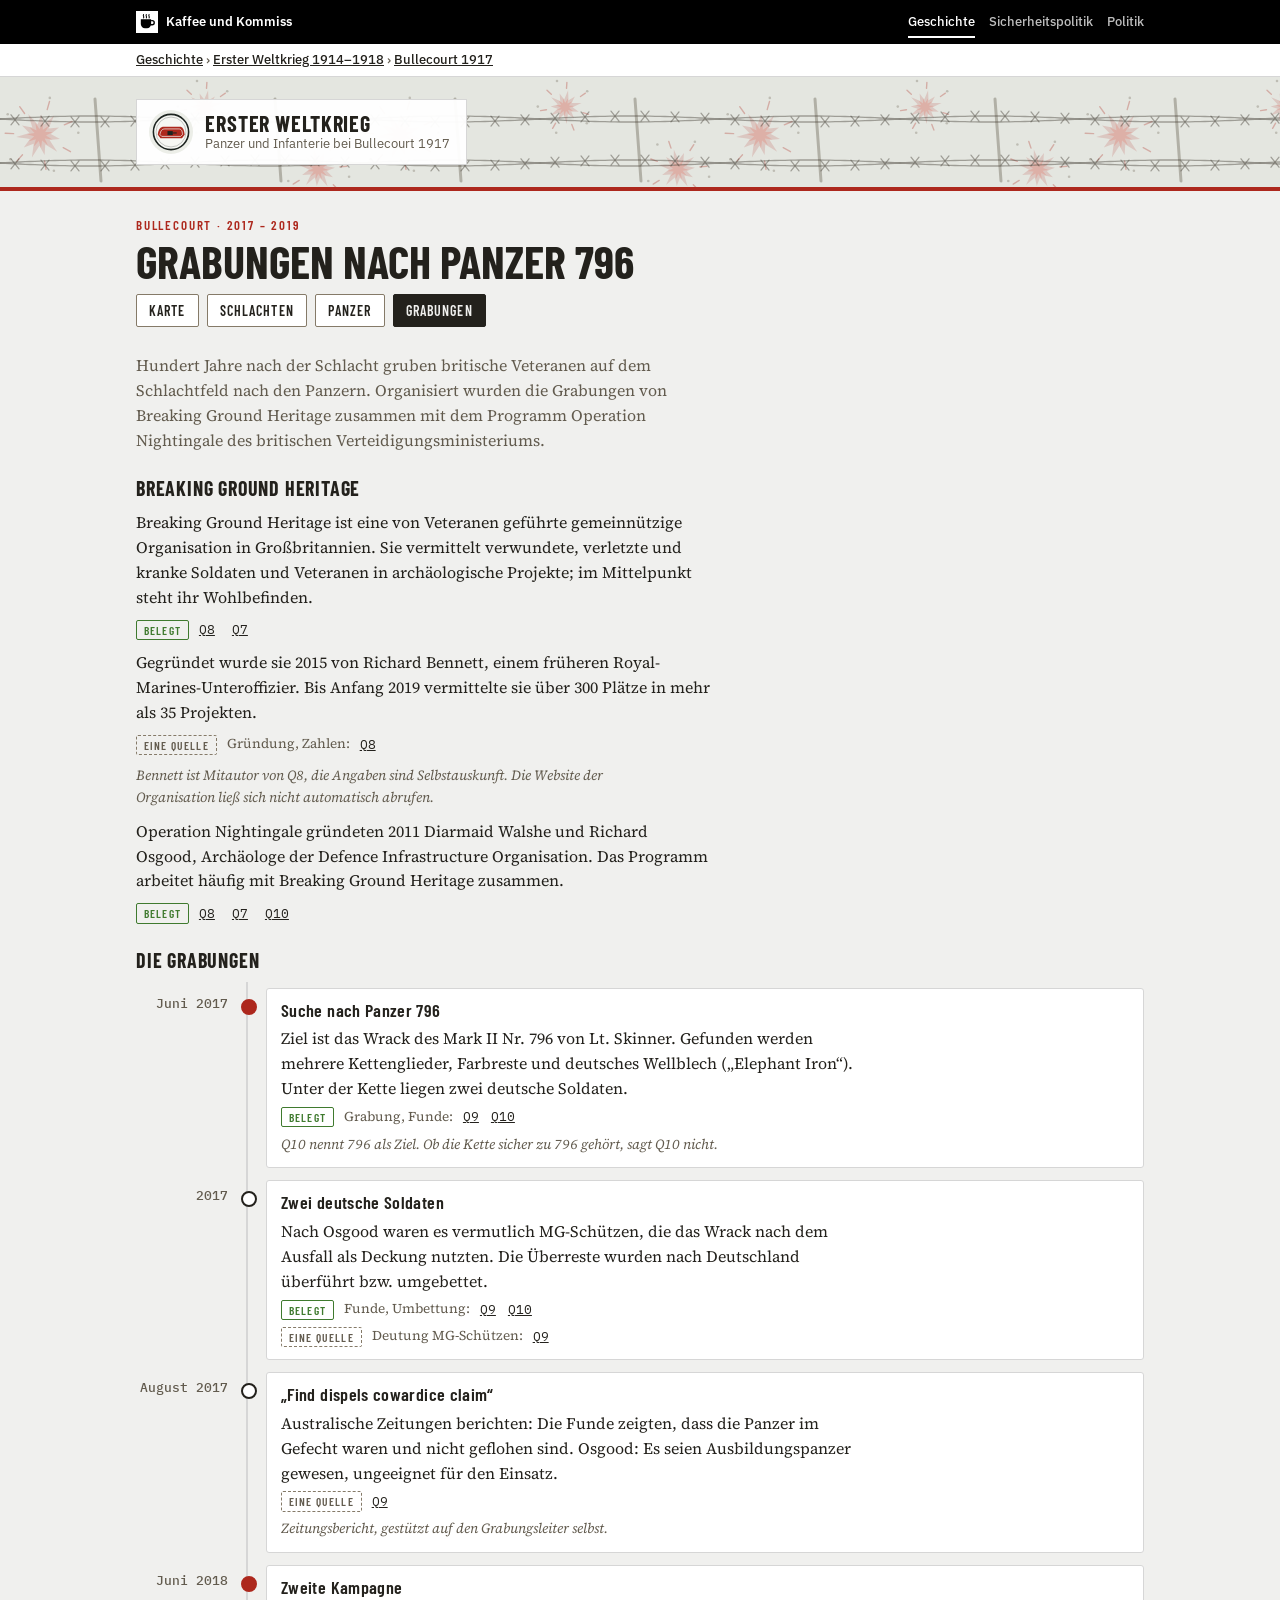
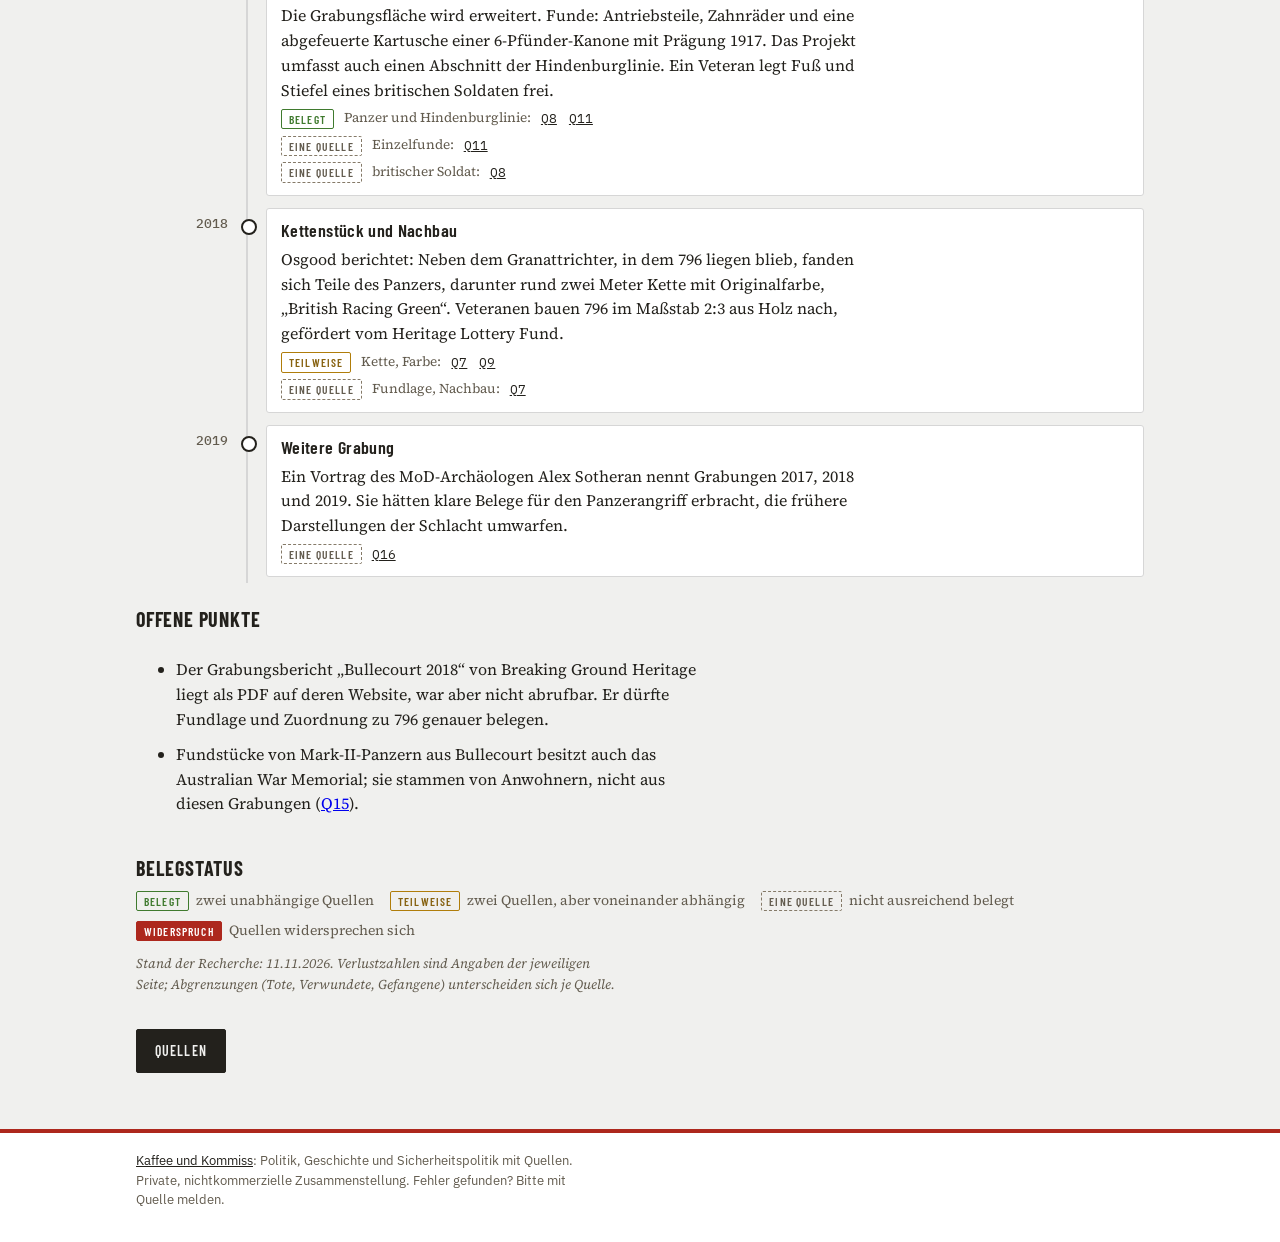
==== commit 636c93b7: "Informationshierarchie: Einstieg, Hauptinformation, Vertiefung Belegstatus-Legende ans Seitenende ve" ====
--- a/grabungen.html
+++ b/grabungen.html
@@ -58,16 +58,6 @@
   </header>
   <section class="sect">
     <p class="lede">Hundert Jahre nach der Schlacht gruben britische Veteranen auf dem Schlachtfeld nach den Panzern. Organisiert wurden die Grabungen von Breaking Ground Heritage zusammen mit dem Programm Operation Nightingale des britischen Verteidigungsministeriums.</p>
-  </section>
-  <section class="sect" aria-labelledby="stH">
-    <h2 id="stH">Belegstatus</h2>
-    <ul class="status">
-      <li><span class="b ok">belegt</span>zwei unabhängige Quellen</li>
-      <li><span class="b part">teilweise</span>zwei Quellen, aber voneinander abhängig</li>
-      <li><span class="b one">eine Quelle</span>nicht ausreichend belegt</li>
-      <li><span class="b wid">Widerspruch</span>Quellen widersprechen sich</li>
-    </ul>
-    <p class="note">Stand der Recherche: 11.11.2026. Verlustzahlen sind Angaben der jeweiligen Seite; Abgrenzungen (Tote, Verwundete, Gefangene) unterscheiden sich je Quelle.</p>
   </section>
   <section class="sect" aria-labelledby="bH">
     <h2 id="bH">Breaking Ground Heritage</h2>
@@ -149,6 +139,16 @@
       <li>Fundstücke von Mark-II-Panzern aus Bullecourt besitzt auch das Australian War Memorial; sie stammen von Anwohnern, nicht aus diesen Grabungen (<a href="quellen.html#q15">Q15</a>).</li>
     </ul>
   </section>
+  <section class="sect" aria-labelledby="stH">
+    <h2 id="stH">Belegstatus</h2>
+    <ul class="status">
+      <li><span class="b ok">belegt</span>zwei unabhängige Quellen</li>
+      <li><span class="b part">teilweise</span>zwei Quellen, aber voneinander abhängig</li>
+      <li><span class="b one">eine Quelle</span>nicht ausreichend belegt</li>
+      <li><span class="b wid">Widerspruch</span>Quellen widersprechen sich</li>
+    </ul>
+    <p class="note">Stand der Recherche: 11.11.2026. Verlustzahlen sind Angaben der jeweiligen Seite; Abgrenzungen (Tote, Verwundete, Gefangene) unterscheiden sich je Quelle.</p>
+  </section>
 
   <p class="qnav"><a class="qbtn" href="quellen.html">Quellen</a></p>
 </main>
--- a/seite.css
+++ b/seite.css
@@ -233,34 +233,9 @@
 .prose a + a { margin-left: 5px }
 @media (max-width: 560px) { .karte-svg .ort text { font-size: 20px } .karte-svg .u text, .karte-svg .sek text, .karte-svg .seite { font-size: 16px } }
 
-/* 3D-Modell Mark II über dem Panzerfoto (Muster: Fokker Dr.I im Repo erster-Weltkrieg) */
+/* Spalte mit dem Panzerfoto */
 .pzspalte { display: grid; gap: 16px; align-content: start; min-width: 0 }
-.mk2 { margin: 0; display: grid; gap: 8px; --mk2-bg: #e4e7e0; --mk2-ground: #d3d8cf; --mk2-ring: #b9c0b6; --mk2-dark: 0 }
-@media (prefers-color-scheme: dark) { :root:not([data-theme="light"]) .mk2 { --mk2-bg: #141815; --mk2-ground: #1f2521; --mk2-ring: #343d37; --mk2-dark: 1 } }
-:root[data-theme="dark"] .mk2 { --mk2-bg: #141815; --mk2-ground: #1f2521; --mk2-ring: #343d37; --mk2-dark: 1 }
-.mk2-head { display: flex; align-items: baseline; justify-content: space-between; gap: 8px }
-.mk2-head h2, .mk2-head h3 { font: 700 20px/1 var(--f-display); text-transform: uppercase; letter-spacing: .04em; margin: 0 }
-.mk2-head span { font: 600 12px/1 var(--f-display); letter-spacing: .12em; text-transform: uppercase; color: var(--red) }
-.mk2-stage { position: relative; border: 1px solid var(--rule); border-radius: 2px; overflow: hidden; background: var(--mk2-bg) }
-.mk2 canvas { display: block; width: 100%; height: 240px; touch-action: pan-y; cursor: grab }
-.mk2 canvas.grab { cursor: grabbing }
-.mk2-zoom { position: absolute; right: 6px; top: 6px; display: grid; gap: 4px }
-.mk2-msg { position: absolute; inset: 0; display: grid; place-items: center; padding: 16px; margin: 0; text-align: center; font-size: 14px; color: var(--muted) }
-.mk2-btns { display: grid; grid-template-columns: repeat(3, minmax(0, 1fr)); gap: 6px }
-.mk2-btns button, .mk2-zoom button { font: 600 13px/1 var(--f-display); letter-spacing: .06em; text-transform: uppercase; color: var(--ink); background: var(--paper);
-  border: 1px solid var(--border); border-radius: 2px; min-height: 36px; padding: 8px 6px; cursor: pointer }
-.mk2-btns button[aria-pressed="true"] { background: var(--ink); color: var(--paper); border-color: var(--ink) }
-.mk2-btns button:focus-visible, .mk2-zoom button:focus-visible { outline: 2px solid var(--red); outline-offset: 2px }
-.mk2-zoom button { width: 34px; min-height: 34px; padding: 0; font-size: 18px; background: var(--panel) }
-.mk2-zwei { grid-template-columns: repeat(2, minmax(0, 1fr)) }
-.mk2 figcaption { font-size: 14px; line-height: 1.45; display: grid; gap: 6px }
-.mk2 figcaption p { margin: 0 }
-.mk2 dl { margin: 0 0 6px; display: grid; grid-template-columns: auto 1fr; gap: 2px 12px; font-size: 13px }
-.mk2 dt { color: var(--muted) } .mk2 dd { margin: 0 } .mk2 dd[hidden] { display: none }
-.mk2 .hint { font-size: 12px } .mk2 a { color: var(--ink); font-weight: 600 }
-.mk2-daten > summary { cursor: pointer; font: 600 13px/1.2 var(--f-display); letter-spacing: .08em; text-transform: uppercase; padding: 4px 0 }
-.mk2-daten[open] > summary { margin-bottom: 4px }
-@media (max-width: 720px) { .mk2 canvas { height: 260px } .pzspalte { margin-top: 14px } }
+@media (max-width: 720px) { .pzspalte { margin-top: 14px } }
 
 /* Kasten „Worum geht es?“ wie auf den anderen Seiten des Ersten Weltkriegs */
 .intro { background: var(--panel); border: 1px solid var(--rule); border-left: 4px solid var(--red); border-radius: 3px; padding: 14px 18px 16px; display: grid; gap: 8px; max-width: 860px; margin: 0 0 22px }
@@ -272,13 +247,11 @@
 .intro .tgl .op, .intro:not([open]) .tgl .cl { display: none } .intro:not([open]) .tgl .op { display: inline }
 .intro:not([open]) { padding-bottom: 14px }
 .intro p { margin: 0 }
+.intro .how { font-size: 15px; color: var(--muted) } .intro .how b { color: var(--ink); font-weight: 600 } .intro .how a { color: var(--ink); font-weight: 600 }
+.hinweise { border: 1px solid var(--rule); border-radius: 3px; padding: 14px 18px 16px; display: grid; gap: 8px; max-width: 860px; margin: 0 0 22px }
+.hinweise p { margin: 0; font-size: 15px; color: var(--muted) } .hinweise b { color: var(--ink); font-weight: 600 } .hinweise a { color: var(--ink); font-weight: 600 }
 /* Ablauf abspielen wie auf den Karten von Richthofen und Jünger */
 .kplay { display: flex; flex-wrap: wrap; gap: 6px; margin: 0 0 8px }
 .kplay button { font: 600 13px/1 var(--f-display); letter-spacing: .08em; text-transform: uppercase; padding: 8px 10px 7px; min-height: 32px; border: 1px solid var(--border); border-radius: 2px; background: var(--paper); color: var(--ink); cursor: pointer }
 .kplay button[aria-pressed="true"] { background: var(--ink); color: var(--paper); border-color: var(--ink) }
 
-/* Startseite wie Richthofen: „Worum geht es?“ links, 3D-Modell rechts oben, Karte darunter */
-.intro-row { display: grid; grid-template-columns: minmax(0, 1fr) 340px; gap: 18px; align-items: start; margin: 0 0 22px }
-.intro-row > .intro { max-width: none; margin: 0 }
-.intro-row > .mk2 { background: var(--panel); border: 1px solid var(--rule); border-radius: 3px; padding: 14px }
-@media (max-width: 900px) { .intro-row { grid-template-columns: minmax(0, 1fr) } }
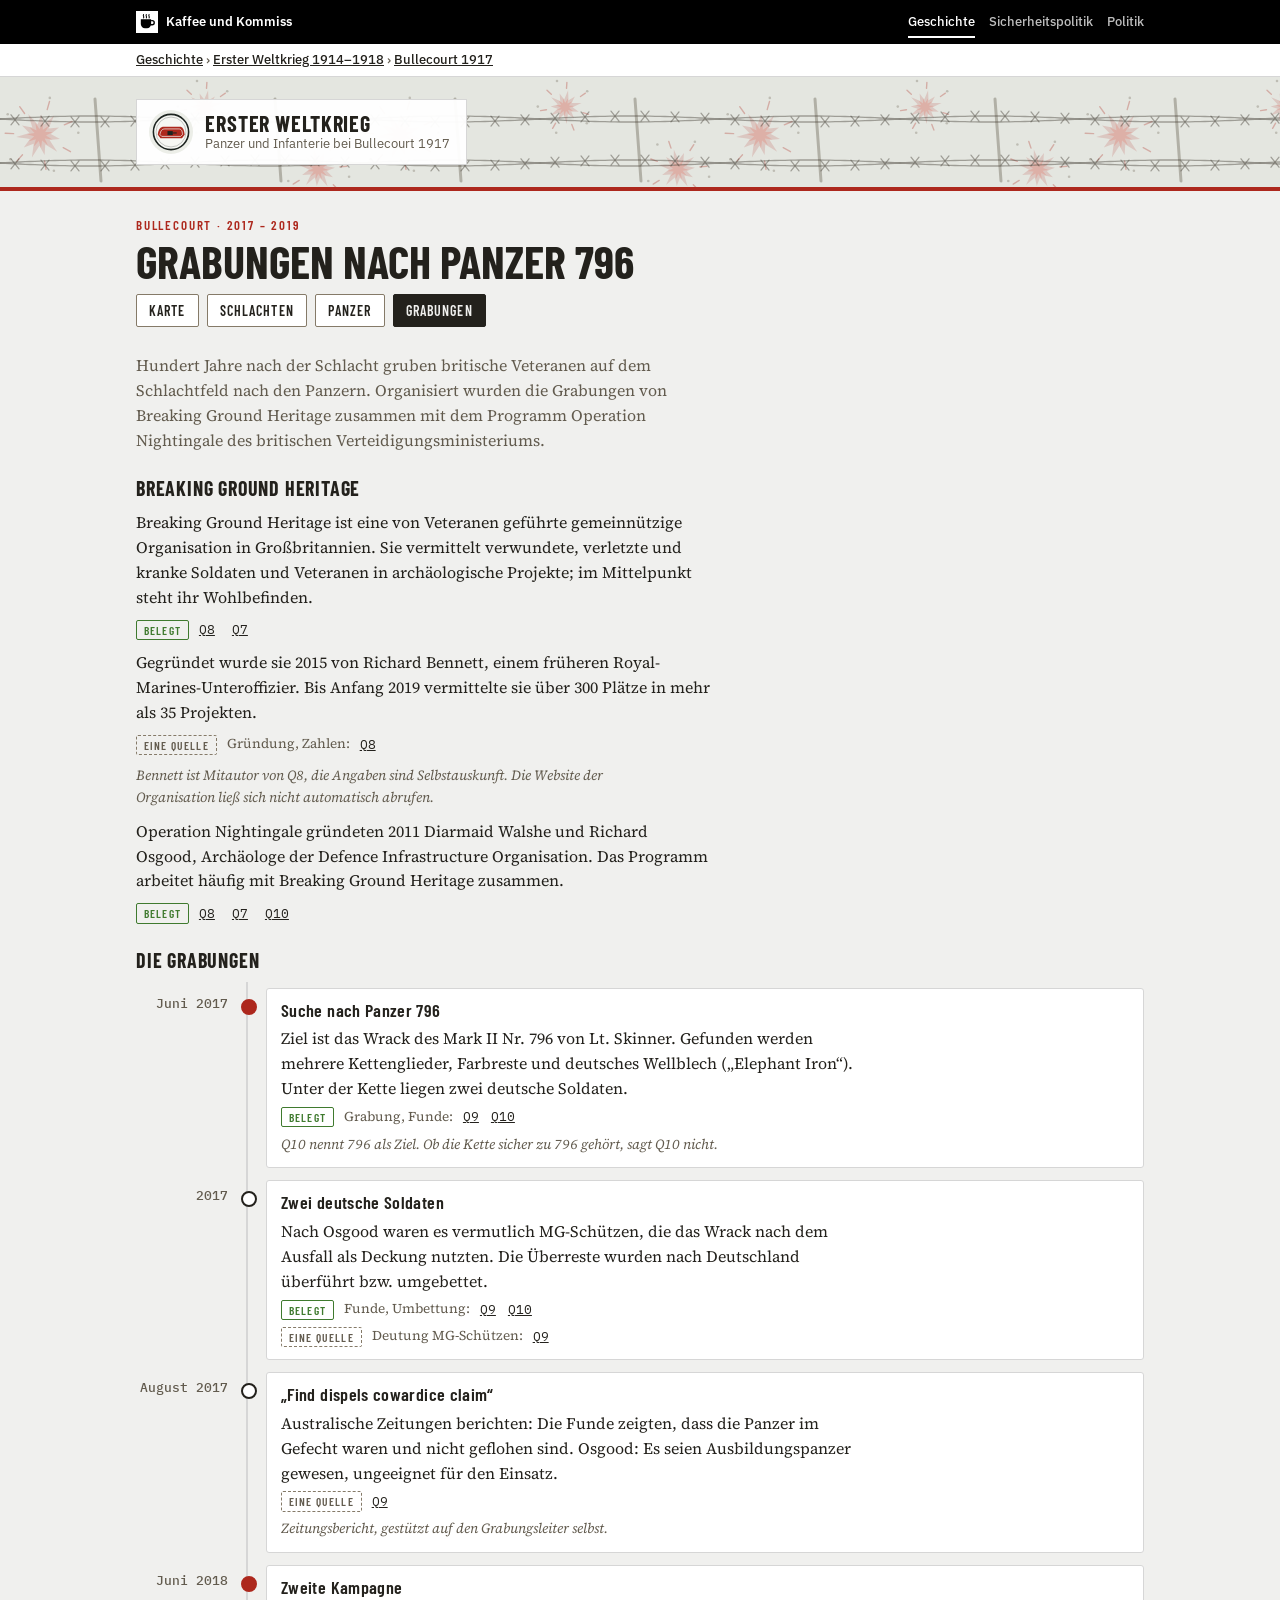
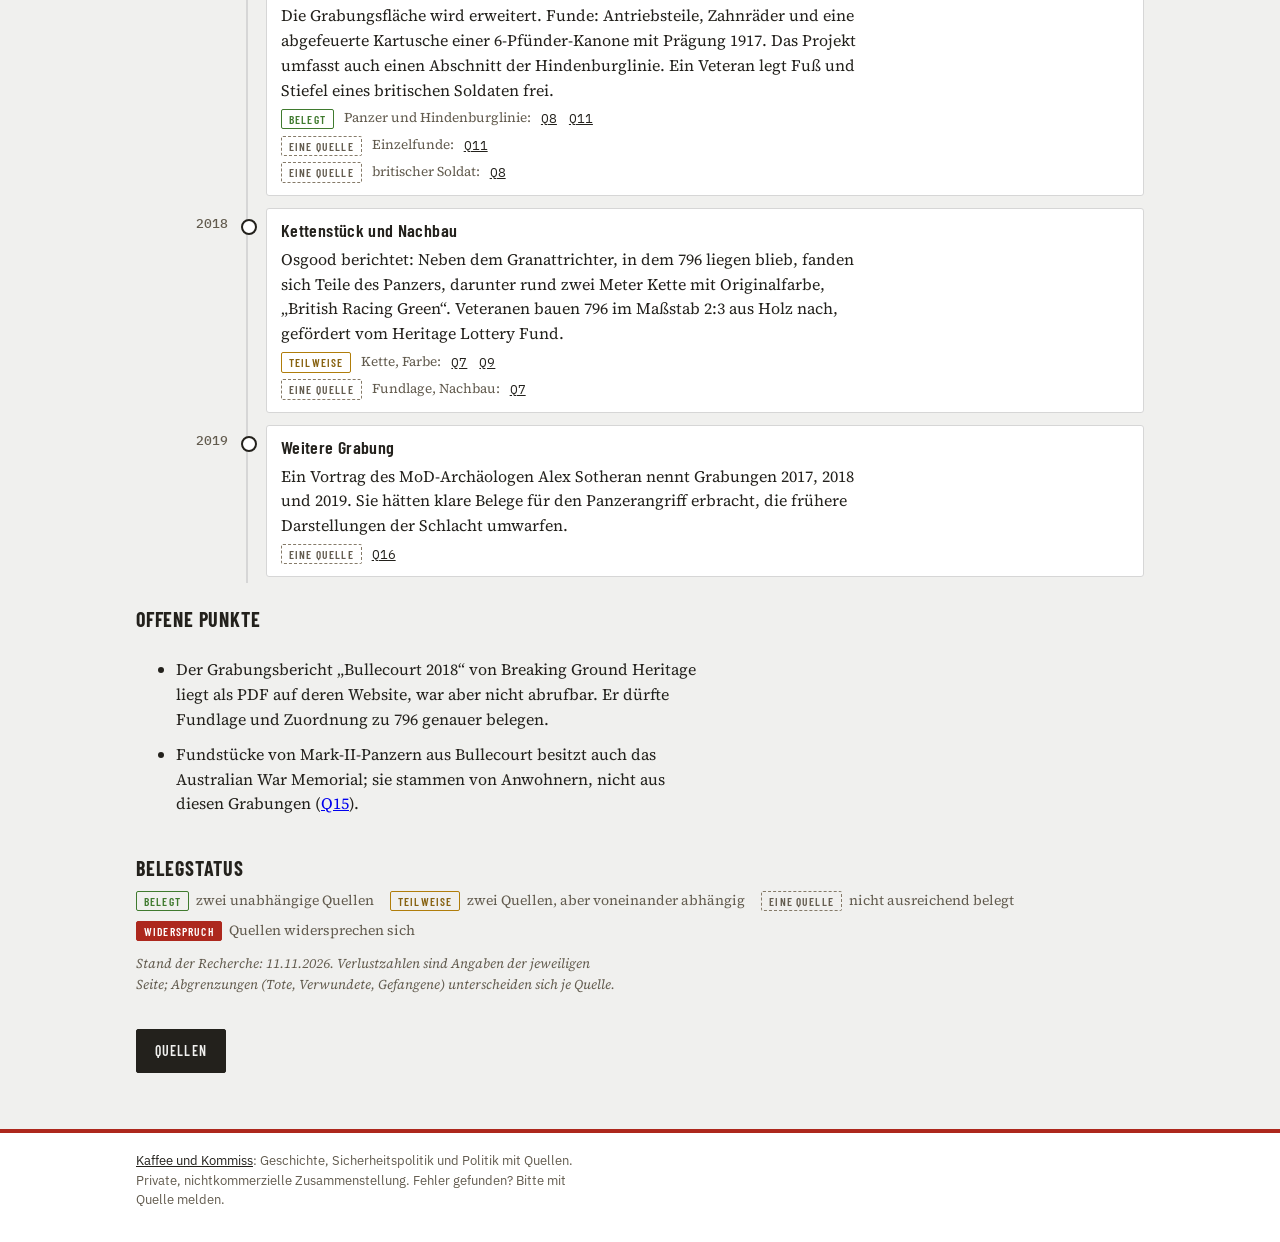
==== commit 169f7f76: "Fußzeile/Untertitel: Reihenfolge Geschichte, Sicherheitspolitik, Politik wie Kopfleiste Co-Authored-" ====
--- a/grabungen.html
+++ b/grabungen.html
@@ -153,7 +153,7 @@
   <p class="qnav"><a class="qbtn" href="quellen.html">Quellen</a></p>
 </main>
 <footer class="kk-fuss"><div class="kk-in">
-  <p><a href="https://kaffeeundkommiss.github.io/">Kaffee und Kommiss</a>: Politik, Geschichte und Sicherheitspolitik mit Quellen. Private, nichtkommerzielle Zusammenstellung. Fehler gefunden? Bitte mit Quelle melden.</p>
+  <p><a href="https://kaffeeundkommiss.github.io/">Kaffee und Kommiss</a>: Geschichte, Sicherheitspolitik und Politik mit Quellen. Private, nichtkommerzielle Zusammenstellung. Fehler gefunden? Bitte mit Quelle melden.</p>
 </div></footer>
 </body>
 </html>
--- a/basis.css
+++ b/basis.css
@@ -45,6 +45,13 @@
 .kk-schild{display:inline-flex;align-items:center;gap:12px;background:var(--kk-schild);padding:10px 16px 10px 12px;border:1px solid var(--kk-linie);color:var(--kk-tinte);text-decoration:none}
 .kk-name{font:700 22px/1.05 var(--kk-titel);text-transform:uppercase;letter-spacing:.04em}
 .kk-unter{font:400 13px/1.35 var(--kk-text);color:var(--kk-grau)}
+/* Handy: Kopfband flacher, damit Hauptinhalt früher sichtbar ist (Arbeitspaket 3, 22.11.2026).
+   Gilt für beide Kopfbauarten (.kk-kopf und header.top). :root:root hebt die Spezifität über die
+   seiteneigenen Regeln in style.css/bereich.css, die nach basis.css geladen werden. Desktop unverändert. */
+@media (max-width:640px){
+  :root:root .kk-kopf .kk-in,:root:root .kk-kopf .wrap,:root:root header.top>.wrap{padding-top:12px;padding-bottom:12px;row-gap:8px}
+  :root:root .kk-schild,:root:root header.top .marke{padding:7px 12px 7px 10px}
+}
 
 /* Fuß */
 .kk-fuss{border-top:4px solid var(--kk-akzent);background:var(--kk-papier);color:var(--kk-grau);font:400 13px/1.5 var(--kk-text)}
--- a/seite.css
+++ b/seite.css
@@ -255,3 +255,20 @@
 .kplay button { font: 600 13px/1 var(--f-display); letter-spacing: .08em; text-transform: uppercase; padding: 8px 10px 7px; min-height: 32px; border: 1px solid var(--border); border-radius: 2px; background: var(--paper); color: var(--ink); cursor: pointer }
 .kplay button[aria-pressed="true"] { background: var(--ink); color: var(--paper); border-color: var(--ink) }
 
+
+/* Handy: gekürzter Kasten „Worum geht es?“ (Skript in index.html), Rest per „Weiterlesen“ */
+.intro.kurz > .mehr ~ * { display: none }
+.intro .mehr { justify-self: start; display: inline-flex; align-items: center; gap: 6px; min-height: 36px; padding: 4px 0; border: 0; background: none; color: var(--ink); font: inherit; font-weight: 600; text-transform: none; letter-spacing: normal; text-decoration: underline; text-underline-offset: 3px; cursor: pointer }
+.intro .mehr::after { content: "▾"; text-decoration: none; font-size: .85em }
+.intro .mehr:focus-visible { outline: 2px solid var(--red); outline-offset: 2px }
+.intro > p[tabindex="-1"]:focus { outline: none }
+/* Handy: Karte zuerst, darunter Abspielen, Schritttext und Zeitpunkte (wie Richthofen und Jünger) */
+@media (max-width: 640px) {
+  .sect:has(> .kwrap) { display: flex; flex-direction: column; gap: 10px }
+  .sect:has(> .kwrap) > h2 { margin-bottom: 0 }
+  .sect > .kwrap { display: contents }
+  .kwrap > .kfig { order: 1 }
+  .sect > .kplay { order: 2; margin: 0 }
+  .kwrap > .kpanel { order: 3 }
+  .sect > .ksteps { order: 4; margin-top: 4px }
+}
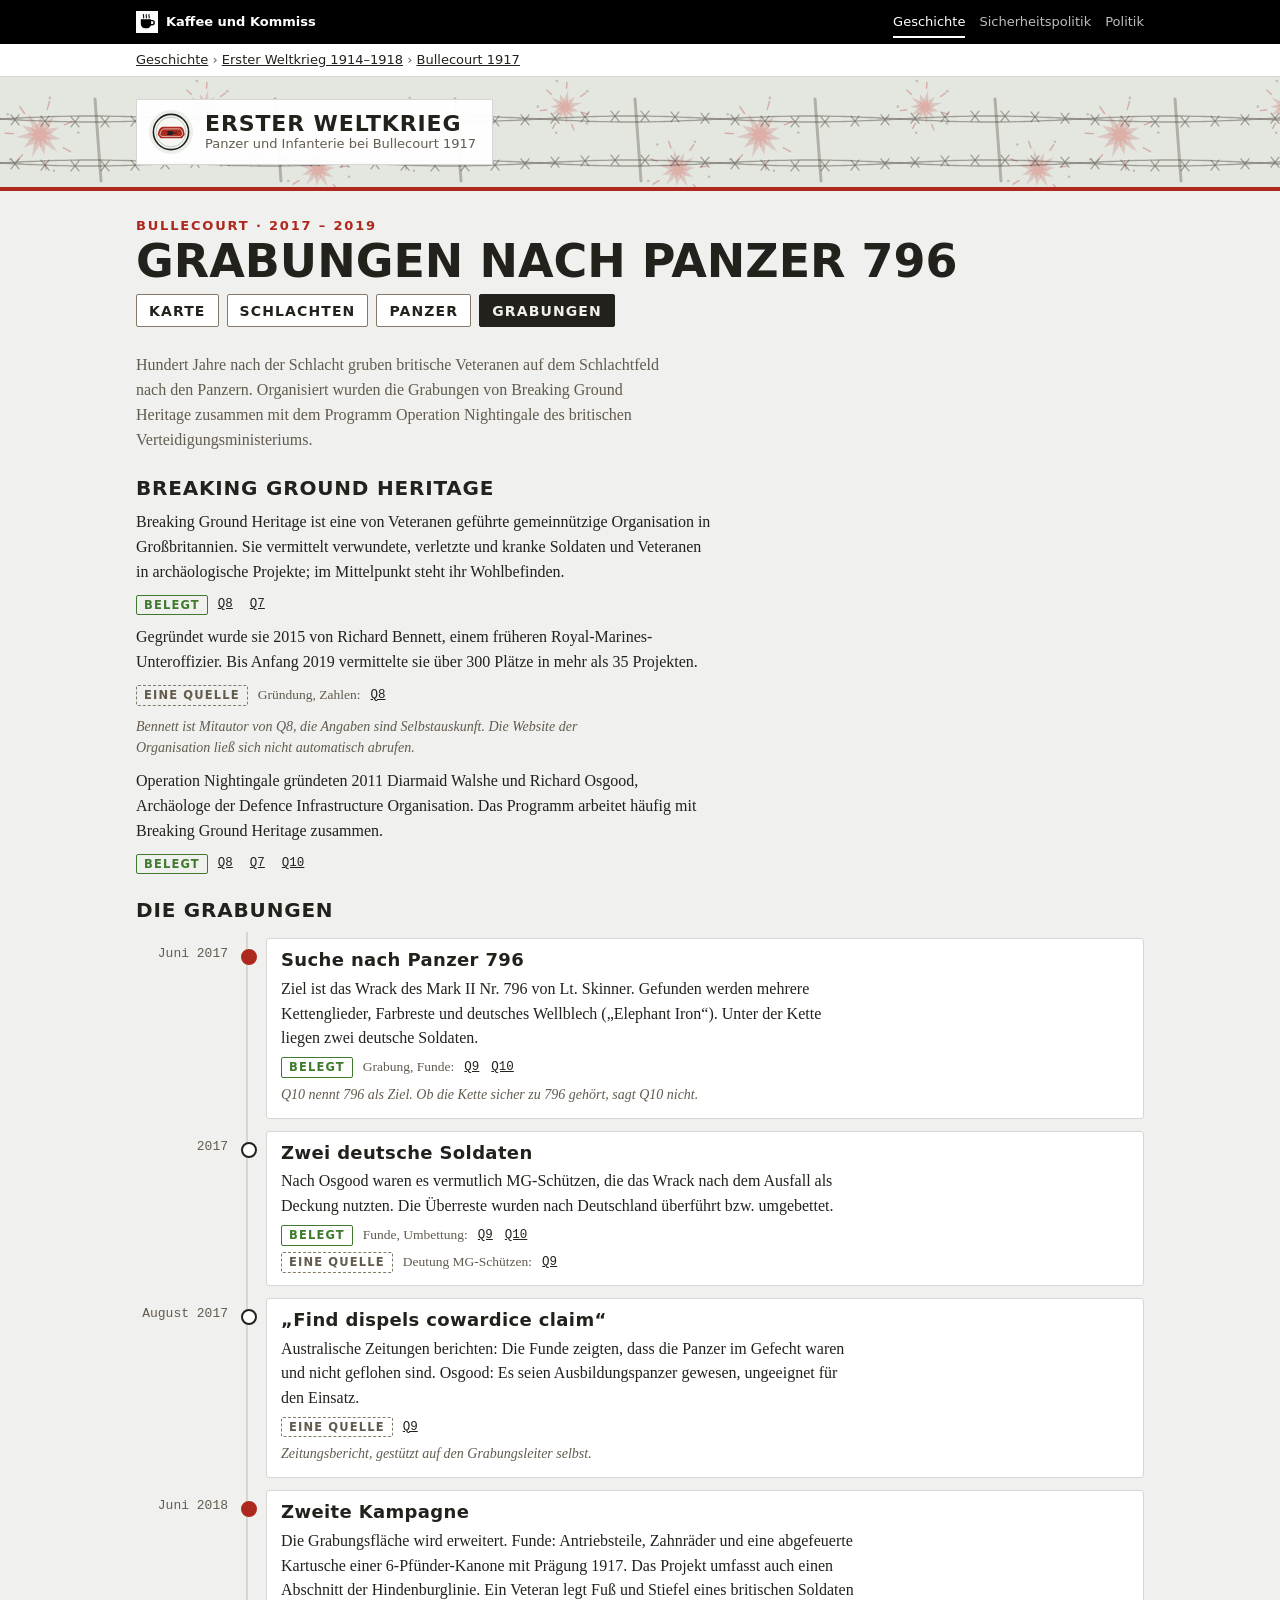
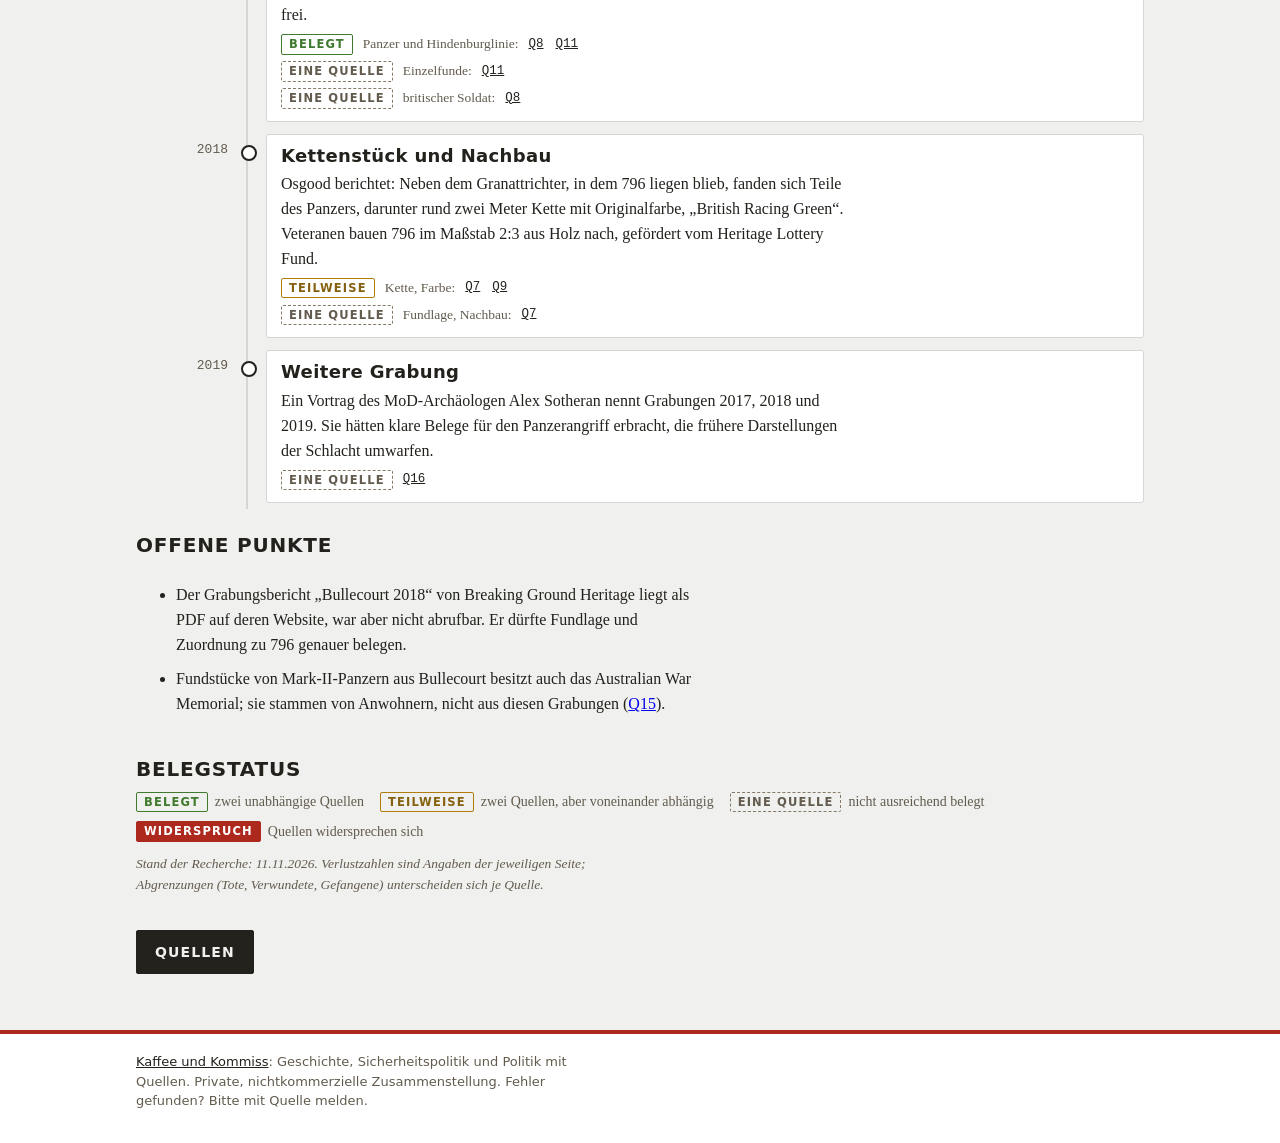
==== commit 32982d0e: "Schriften von kaffeeundkommiss.github.io statt Google Fonts laden Google-Fonts-Links und preconnect " ====
--- a/grabungen.html
+++ b/grabungen.html
@@ -27,9 +27,7 @@
 <link rel="apple-touch-icon" sizes="180x180" href="icons/apple-touch-icon.png">
 <link rel="manifest" href="manifest.webmanifest">
 <link rel="stylesheet" href="site.css">
-<link rel="preconnect" href="https://fonts.googleapis.com">
-<link rel="preconnect" href="https://fonts.gstatic.com" crossorigin>
-<link rel="stylesheet" href="https://fonts.googleapis.com/css2?family=Barlow+Condensed:wght@500;600;700&family=Source+Serif+4:opsz,wght@8..60,400;8..60,600&family=IBM+Plex+Sans:wght@400;500;600;700&family=IBM+Plex+Mono:wght@400;500;600&display=swap">
+<link rel="stylesheet" href="https://kaffeeundkommiss.github.io/schriften/schriften.css">
 <link rel="stylesheet" href="basis.css">
 <link rel="stylesheet" href="seite.css">
 <link rel="stylesheet" href="bereich.css">
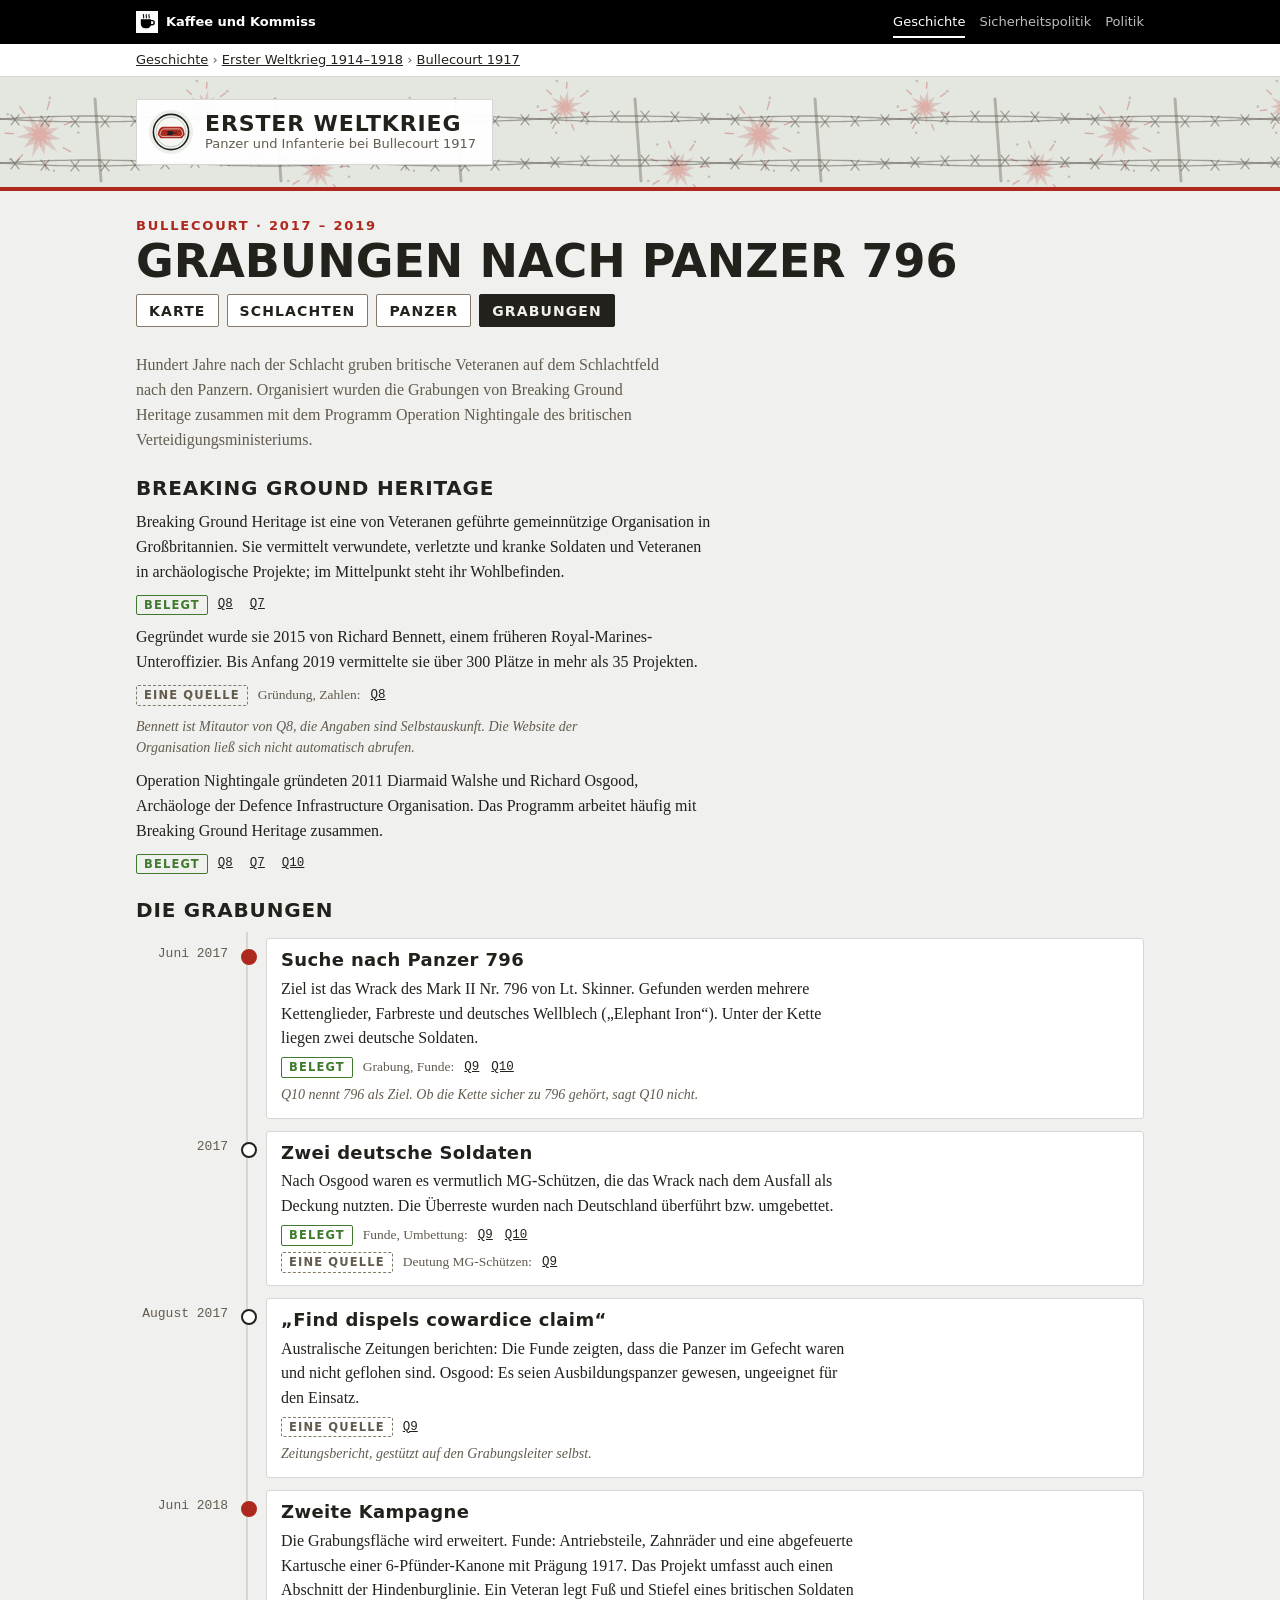
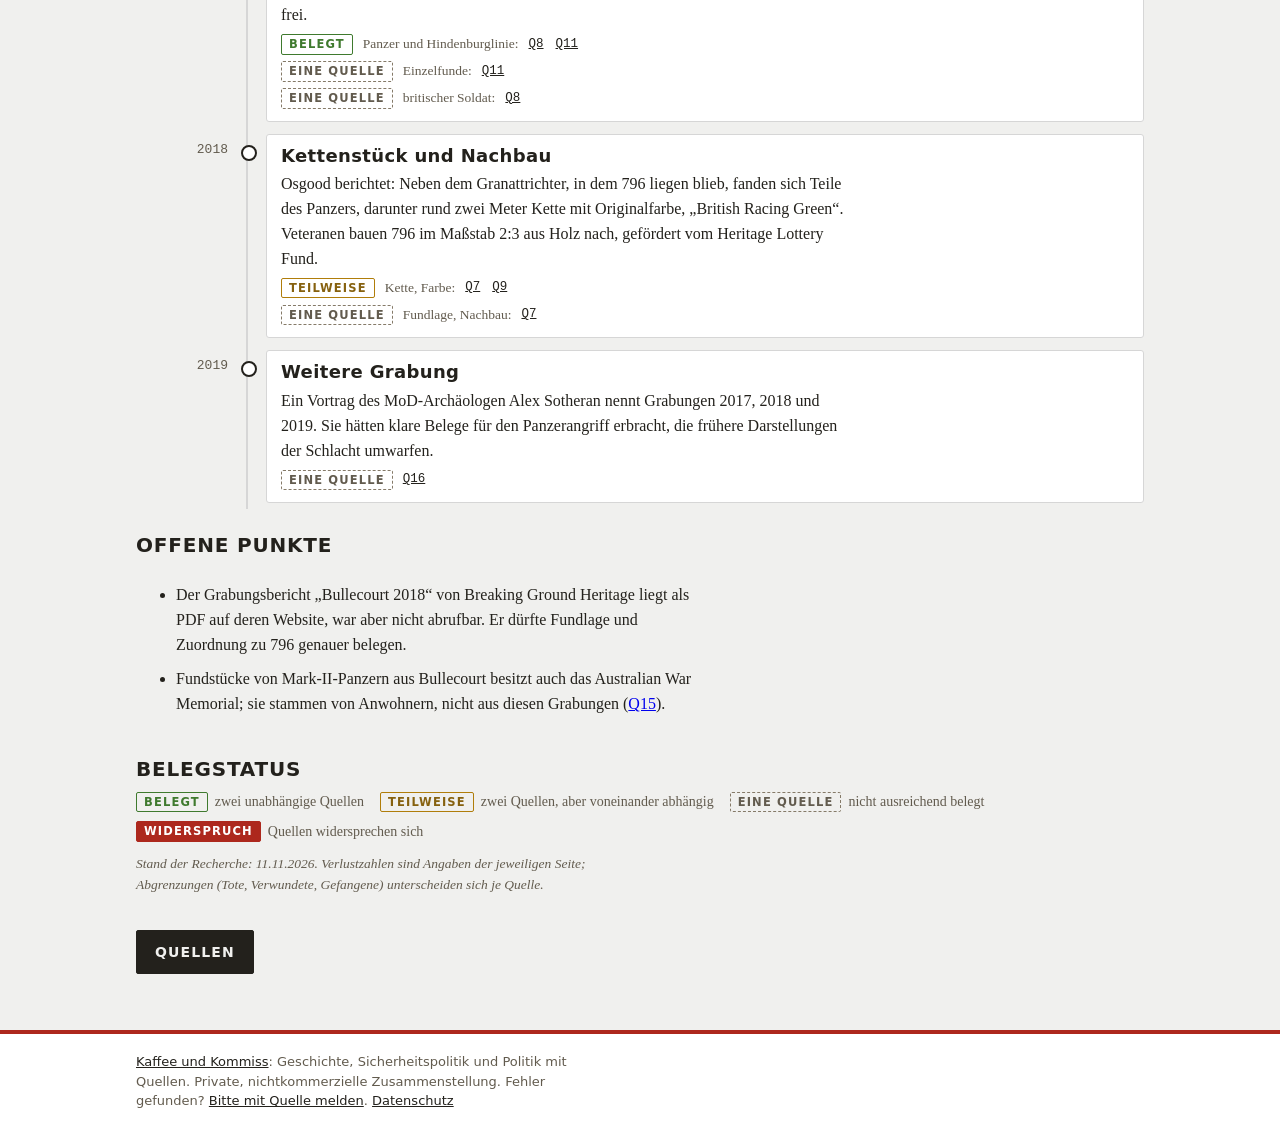
==== commit 6f474b5a: "Fußzeile: Meldeweg und Datenschutz verlinken „Bitte mit Quelle melden“ verweist auf https://kaffeeun" ====
--- a/grabungen.html
+++ b/grabungen.html
@@ -151,7 +151,7 @@
   <p class="qnav"><a class="qbtn" href="quellen.html">Quellen</a></p>
 </main>
 <footer class="kk-fuss"><div class="kk-in">
-  <p><a href="https://kaffeeundkommiss.github.io/">Kaffee und Kommiss</a>: Geschichte, Sicherheitspolitik und Politik mit Quellen. Private, nichtkommerzielle Zusammenstellung. Fehler gefunden? Bitte mit Quelle melden.</p>
+  <p><a href="https://kaffeeundkommiss.github.io/">Kaffee und Kommiss</a>: Geschichte, Sicherheitspolitik und Politik mit Quellen. Private, nichtkommerzielle Zusammenstellung. Fehler gefunden? <a href="https://kaffeeundkommiss.github.io/kontakt/">Bitte mit Quelle melden</a>. <a href="https://kaffeeundkommiss.github.io/kontakt/#datenschutz">Datenschutz</a></p>
 </div></footer>
 </body>
 </html>
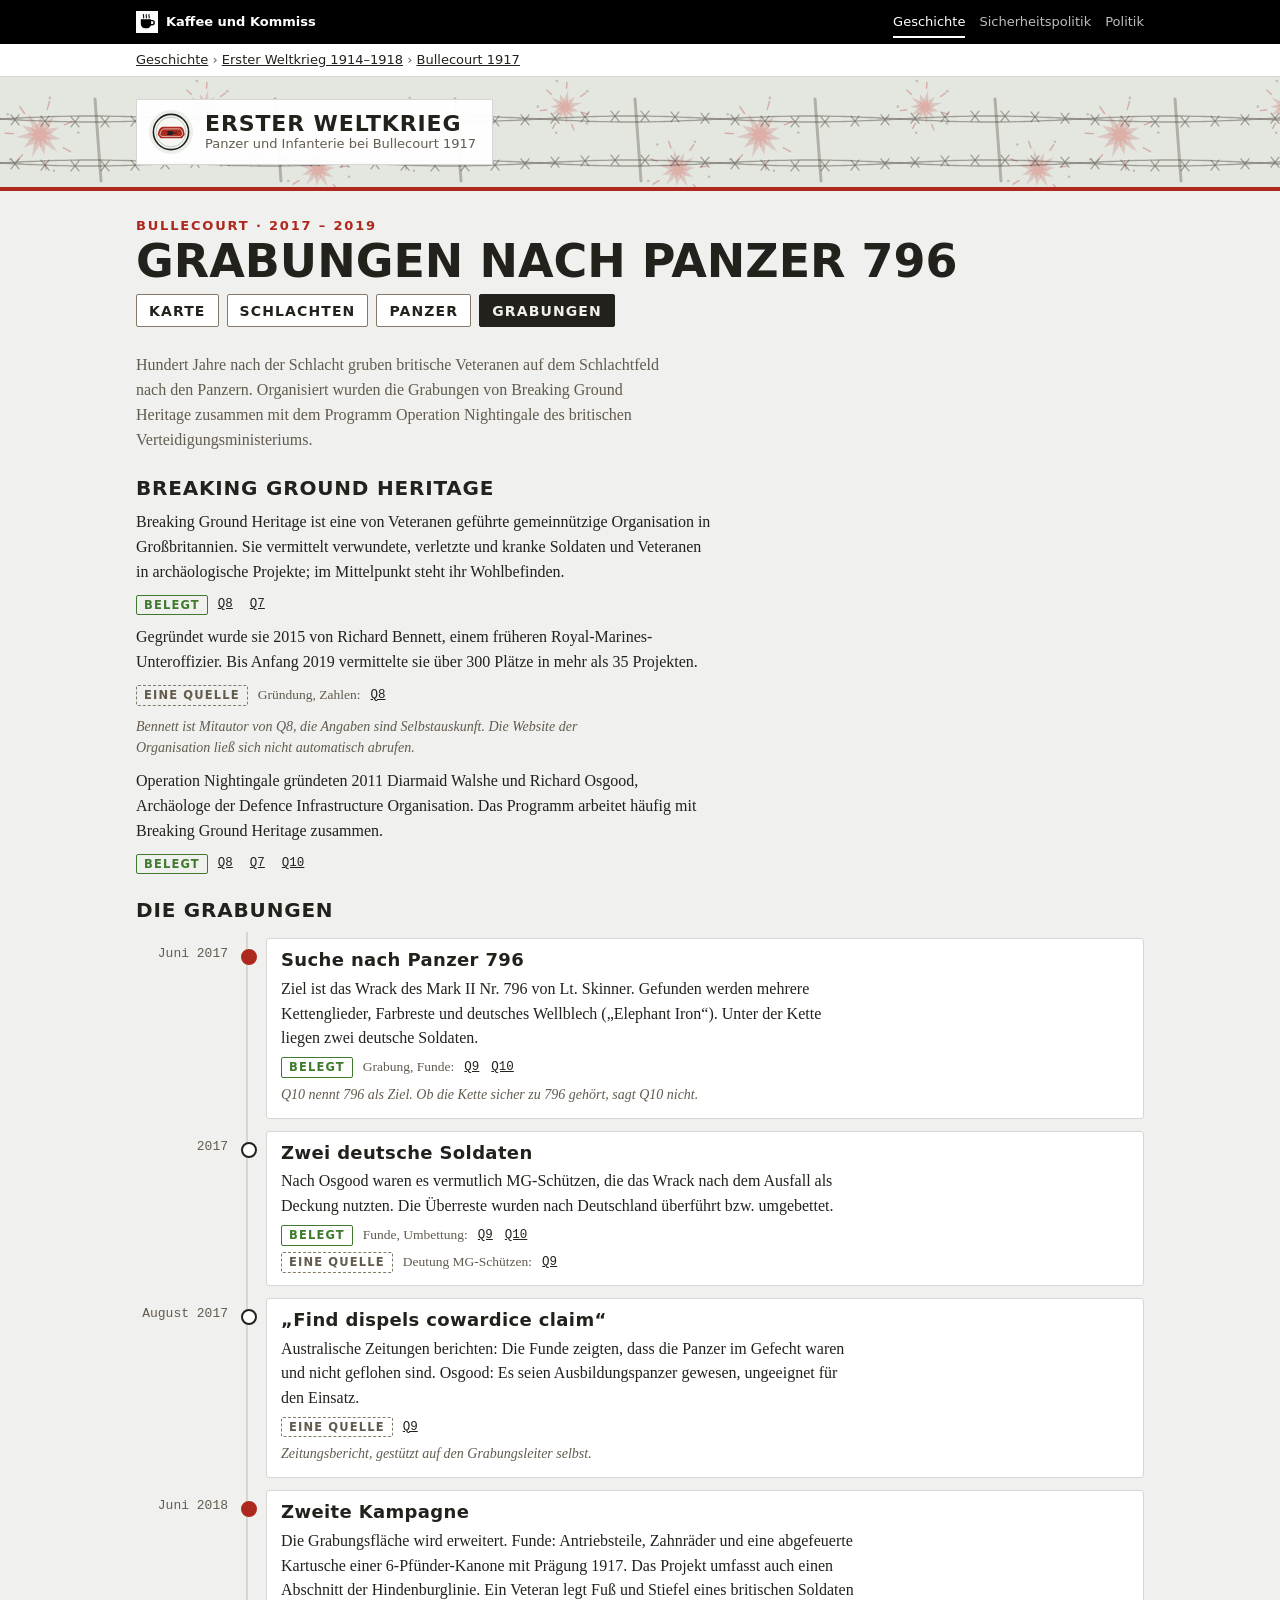
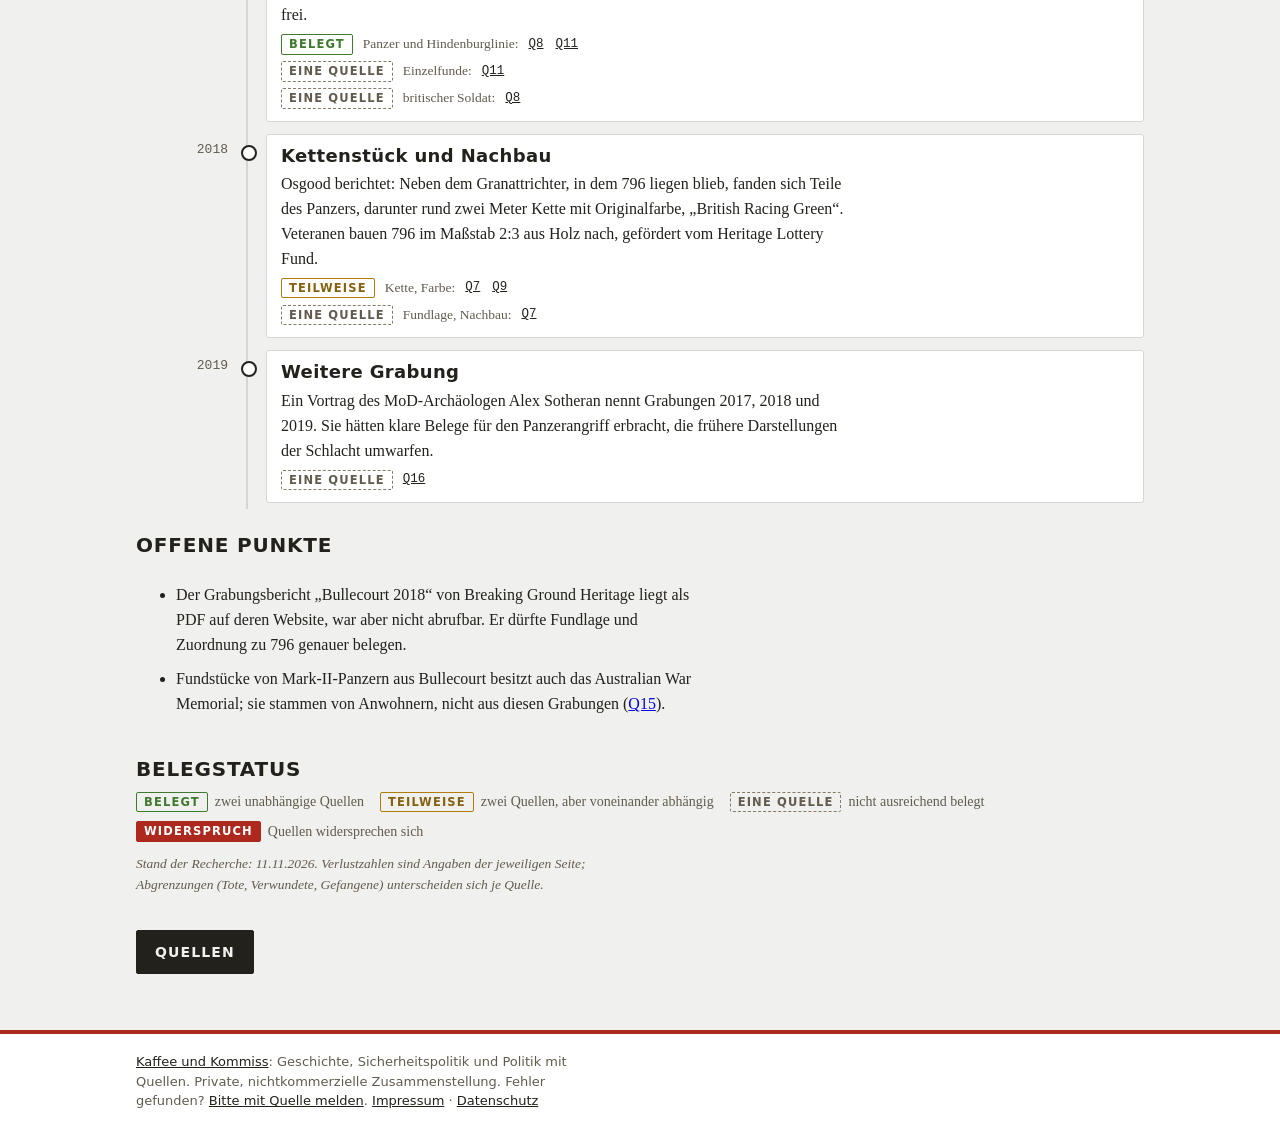
==== commit 8812eac2: "Fußzeile: Link Impressum ergänzen Co-Authored-By: Claude Opus 5.5 <noreply@anthropic.com> Claude-Ses" ====
--- a/grabungen.html
+++ b/grabungen.html
@@ -151,7 +151,7 @@
   <p class="qnav"><a class="qbtn" href="quellen.html">Quellen</a></p>
 </main>
 <footer class="kk-fuss"><div class="kk-in">
-  <p><a href="https://kaffeeundkommiss.github.io/">Kaffee und Kommiss</a>: Geschichte, Sicherheitspolitik und Politik mit Quellen. Private, nichtkommerzielle Zusammenstellung. Fehler gefunden? <a href="https://kaffeeundkommiss.github.io/kontakt/">Bitte mit Quelle melden</a>. <a href="https://kaffeeundkommiss.github.io/kontakt/#datenschutz">Datenschutz</a></p>
+  <p><a href="https://kaffeeundkommiss.github.io/">Kaffee und Kommiss</a>: Geschichte, Sicherheitspolitik und Politik mit Quellen. Private, nichtkommerzielle Zusammenstellung. Fehler gefunden? <a href="https://kaffeeundkommiss.github.io/kontakt/">Bitte mit Quelle melden</a>. <a href="https://kaffeeundkommiss.github.io/kontakt/#impressum">Impressum</a> · <a href="https://kaffeeundkommiss.github.io/kontakt/#datenschutz">Datenschutz</a></p>
 </div></footer>
 </body>
 </html>
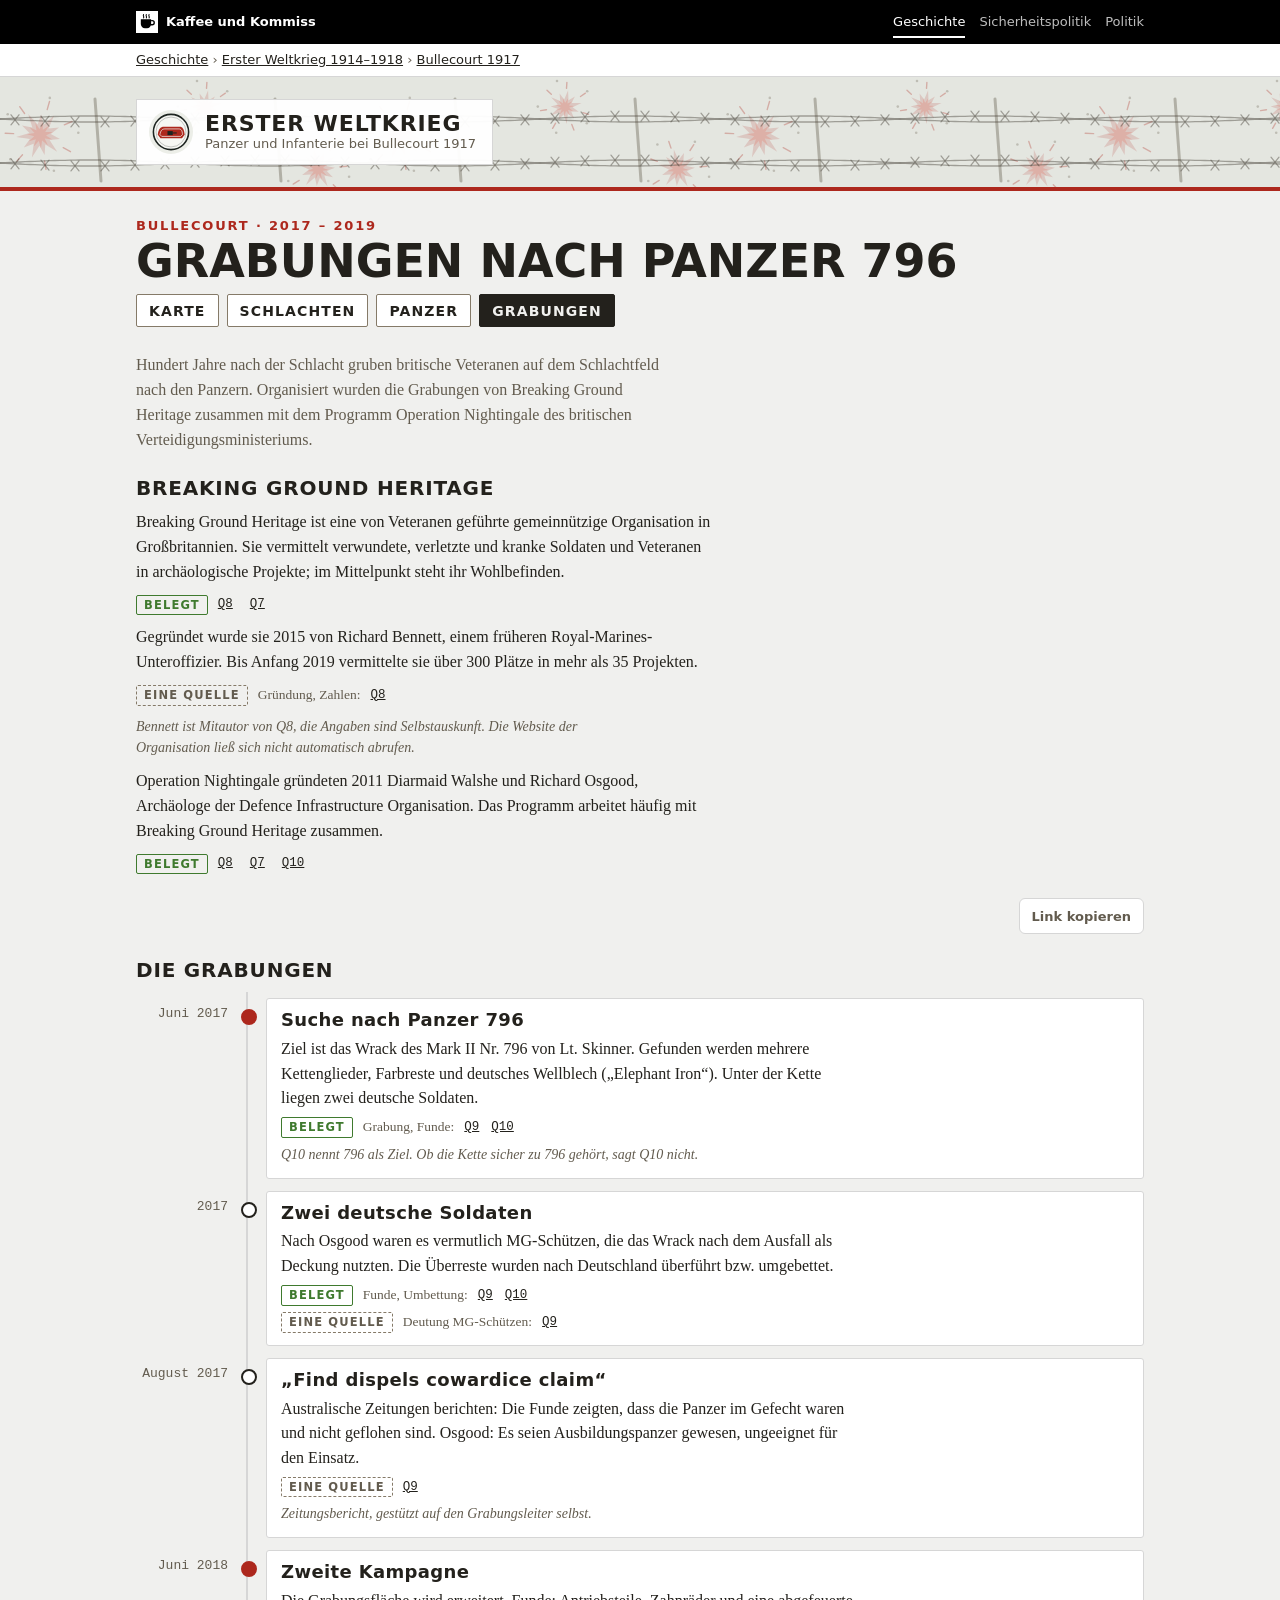
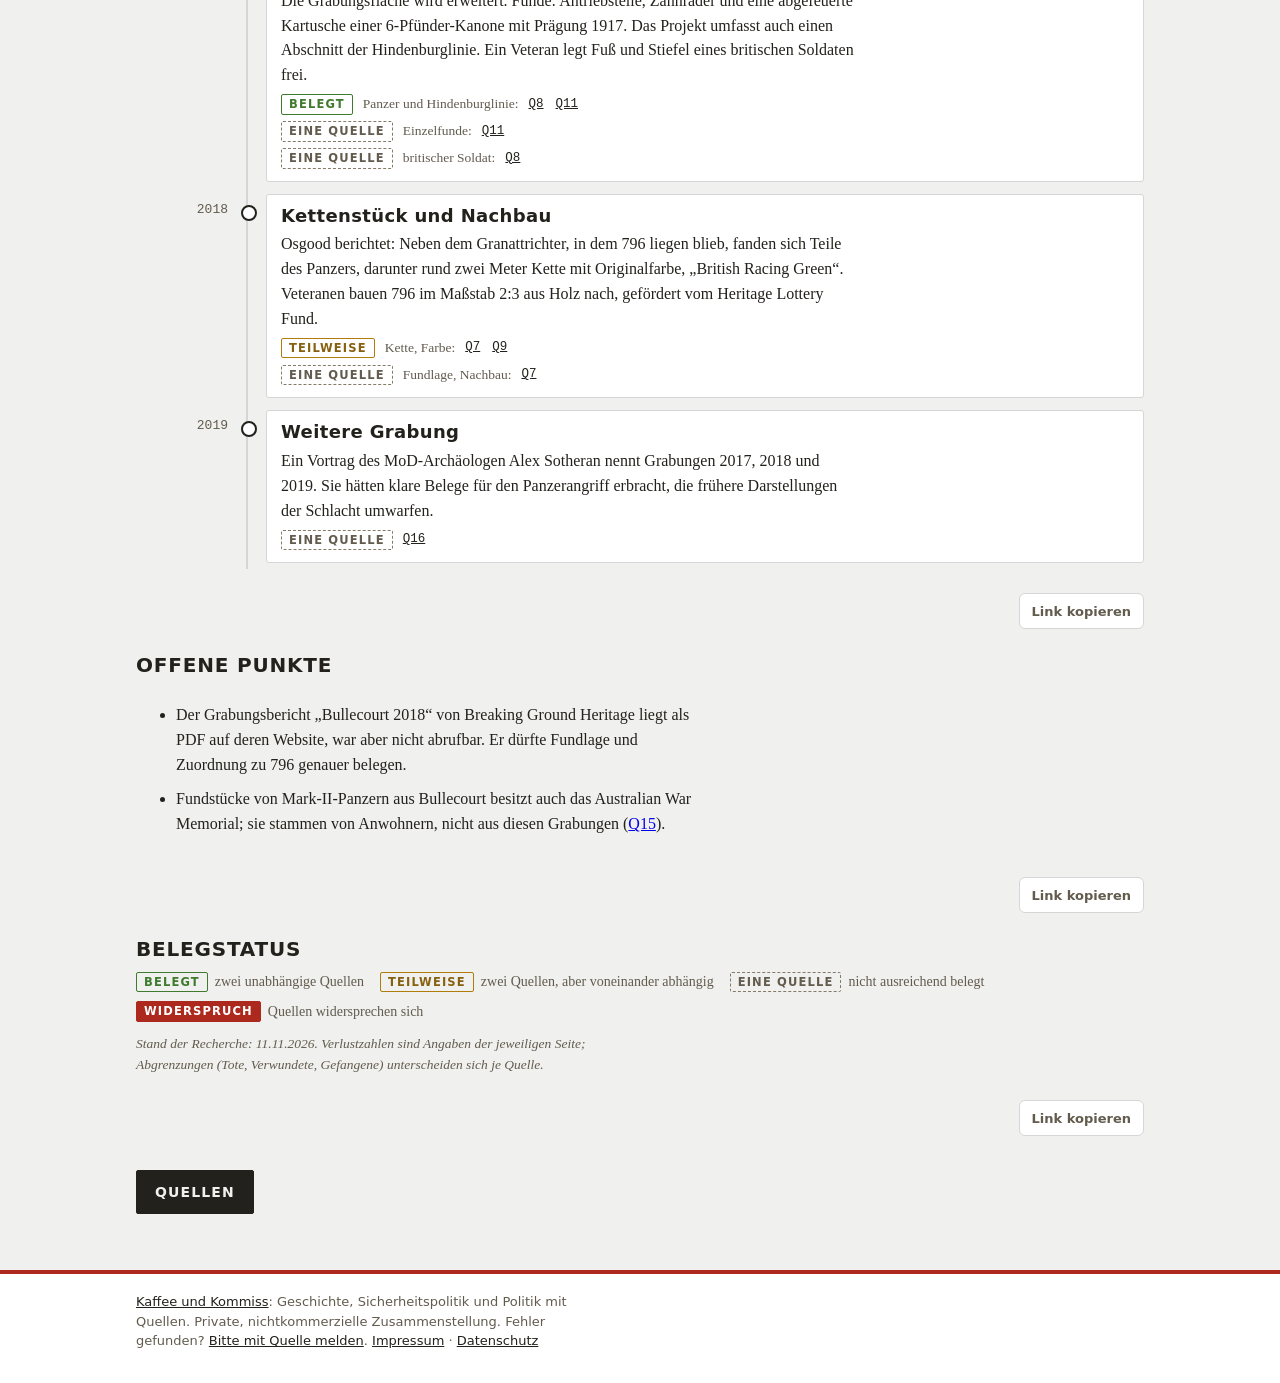
==== commit 1c9594f9: "Link teilen: „Link kopieren“ je Abschnitt wie in den Parteimonitoren Neues Skript link-teilen.js set" ====
--- a/grabungen.html
+++ b/grabungen.html
@@ -153,5 +153,6 @@
 <footer class="kk-fuss"><div class="kk-in">
   <p><a href="https://kaffeeundkommiss.github.io/">Kaffee und Kommiss</a>: Geschichte, Sicherheitspolitik und Politik mit Quellen. Private, nichtkommerzielle Zusammenstellung. Fehler gefunden? <a href="https://kaffeeundkommiss.github.io/kontakt/">Bitte mit Quelle melden</a>. <a href="https://kaffeeundkommiss.github.io/kontakt/#impressum">Impressum</a> · <a href="https://kaffeeundkommiss.github.io/kontakt/#datenschutz">Datenschutz</a></p>
 </div></footer>
+<script src="link-teilen.js?v=1" defer></script>
 </body>
 </html>
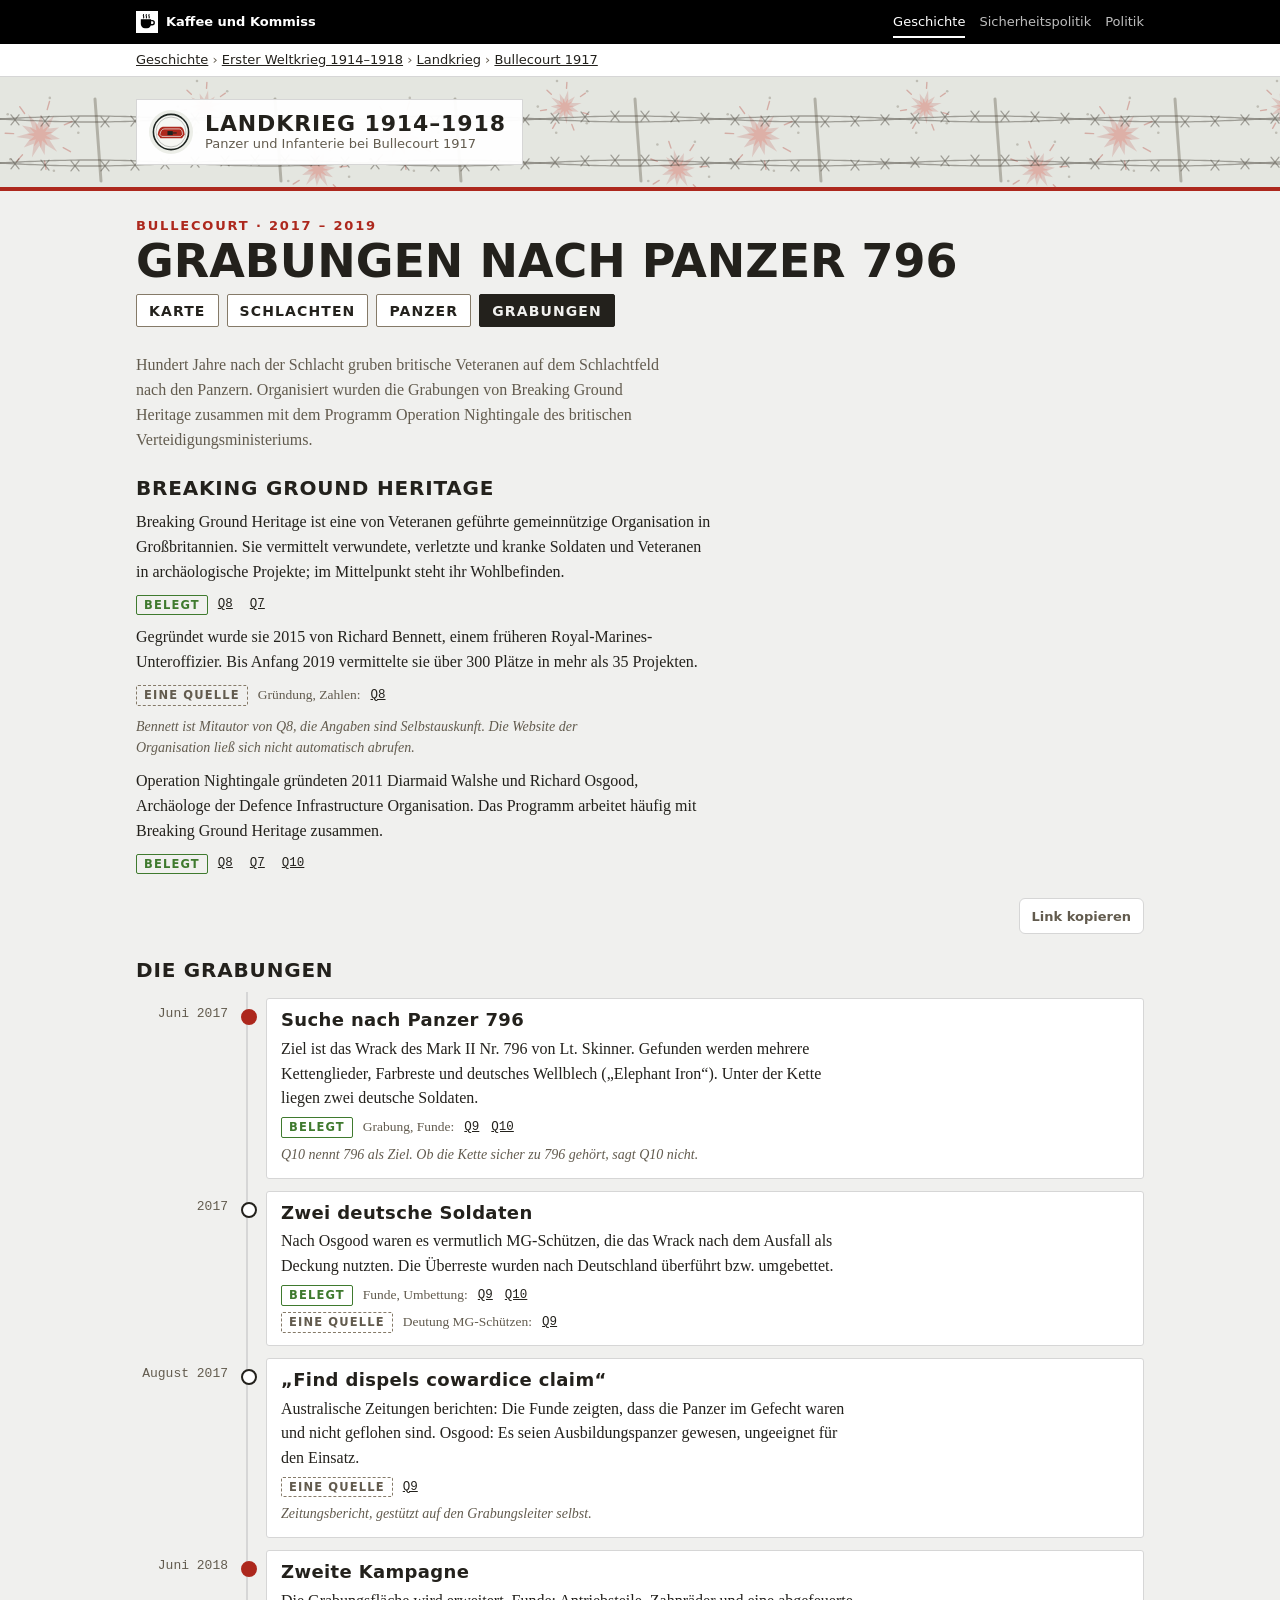
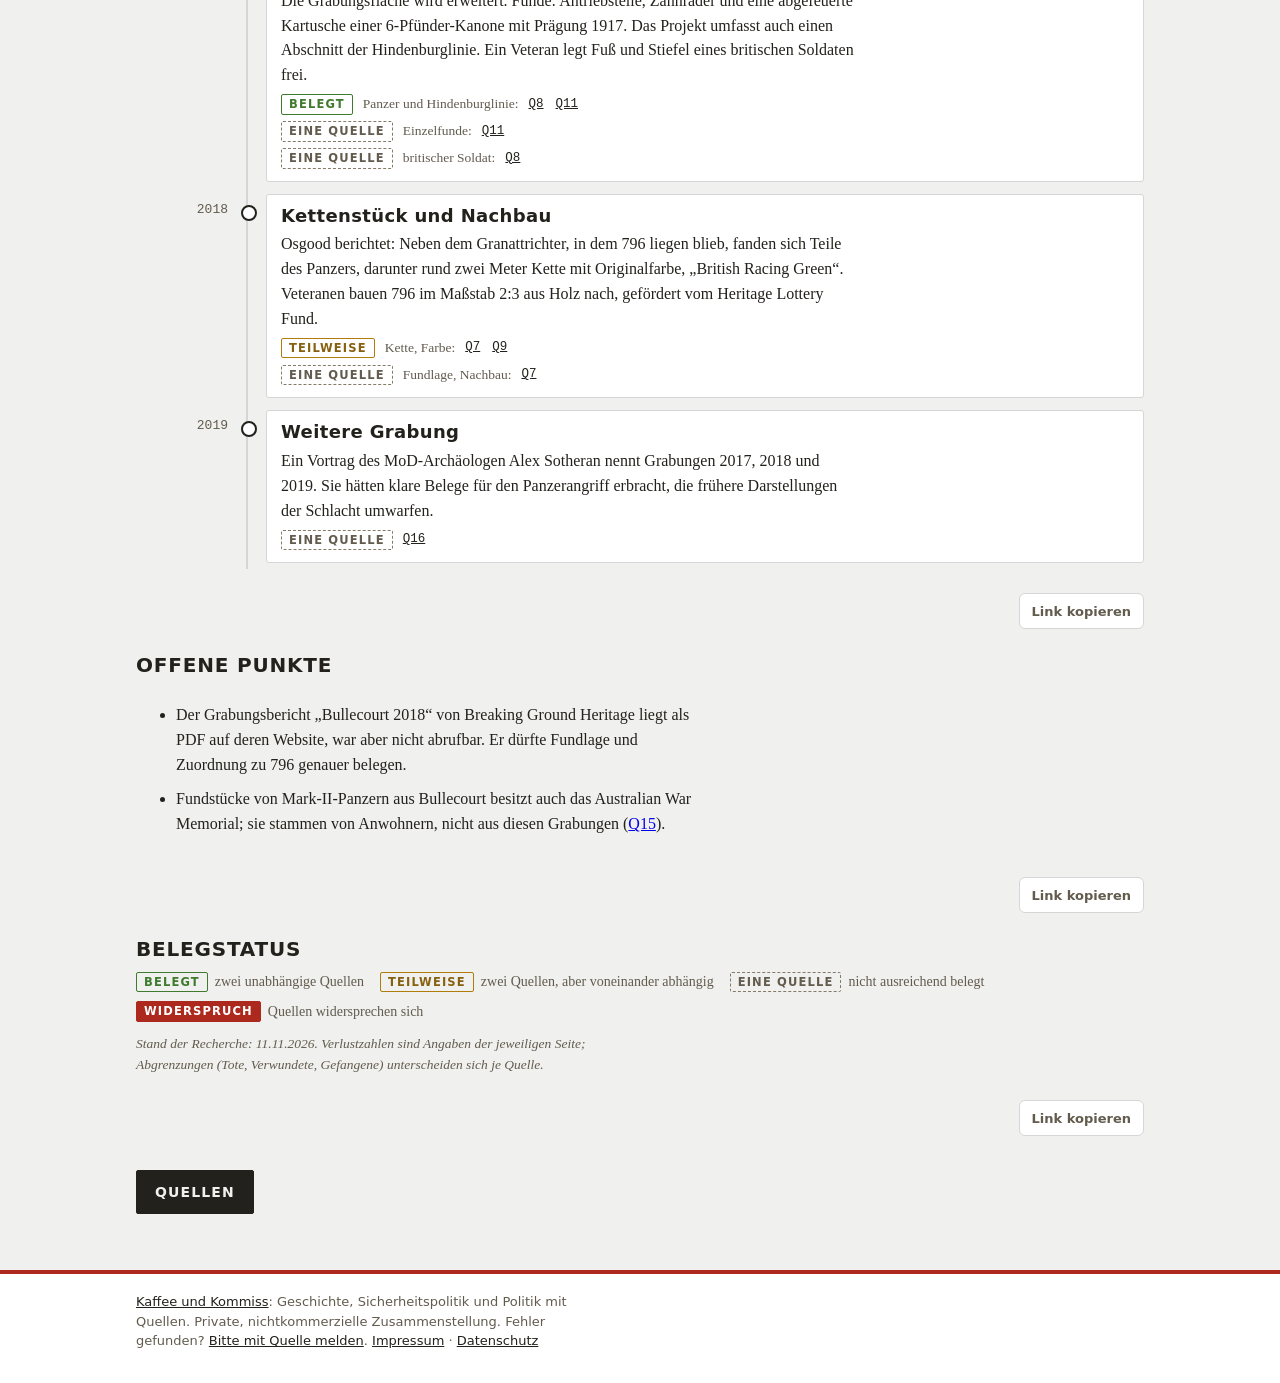
==== commit 1bf3b818: "Pfad und Schild: Bullecourt-Seiten unter Erster Weltkrieg › Landkrieg Co-Authored-By: Claude Opus 5." ====
--- a/grabungen.html
+++ b/grabungen.html
@@ -37,9 +37,9 @@
   <a class="kk-haus" href="https://kaffeeundkommiss.github.io/"><img src="kk-tasse.svg" alt="" width="22" height="22"><span>Kaffee und Kommiss</span></a>
   <nav class="kk-bereiche" aria-label="Bereiche"><a href="https://kaffeeundkommiss.github.io/geschichte/" aria-current="true">Geschichte</a><a href="https://kaffeeundkommiss.github.io/sicherheitspolitik/"><span class="kk-lang">Sicherheitspolitik</span><span class="kk-kurz">Sicherheit</span></a><a href="https://kaffeeundkommiss.github.io/politik/">Politik</a></nav>
 </div></div>
-<nav class="kk-pfad" aria-label="Pfad"><div class="kk-in"><a href="https://kaffeeundkommiss.github.io/geschichte/">Geschichte</a> › <a href="https://kaffeeundkommiss.github.io/geschichte/erster-weltkrieg/">Erster Weltkrieg 1914–1918</a> › <a href="./">Bullecourt 1917</a></div></nav>
+<nav class="kk-pfad" aria-label="Pfad"><div class="kk-in"><a href="https://kaffeeundkommiss.github.io/geschichte/">Geschichte</a> › <a href="https://kaffeeundkommiss.github.io/geschichte/erster-weltkrieg/">Erster Weltkrieg 1914–1918</a> › <a href="https://kaffeeundkommiss.github.io/geschichte/erster-weltkrieg/landkrieg/">Landkrieg</a> › <a href="./">Bullecourt 1917</a></div></nav>
 <div class="kk-kopf"><div class="kk-in">
-  <a class="kk-schild" href="https://kaffeeundkommiss.github.io/geschichte/erster-weltkrieg/"><img src="icons/favicon.svg" alt="" width="44" height="44"><span><span class="kk-name" style="display:block">Erster Weltkrieg</span><span class="kk-unter" style="display:block">Panzer und Infanterie bei Bullecourt 1917</span></span></a>
+  <a class="kk-schild" href="https://kaffeeundkommiss.github.io/geschichte/erster-weltkrieg/landkrieg/"><img src="icons/favicon.svg" alt="" width="44" height="44"><span><span class="kk-name" style="display:block">Landkrieg 1914–1918</span><span class="kk-unter" style="display:block">Panzer und Infanterie bei Bullecourt 1917</span></span></a>
 </div></div>
 <main class="wrap" id="inhalt">
   <header>
